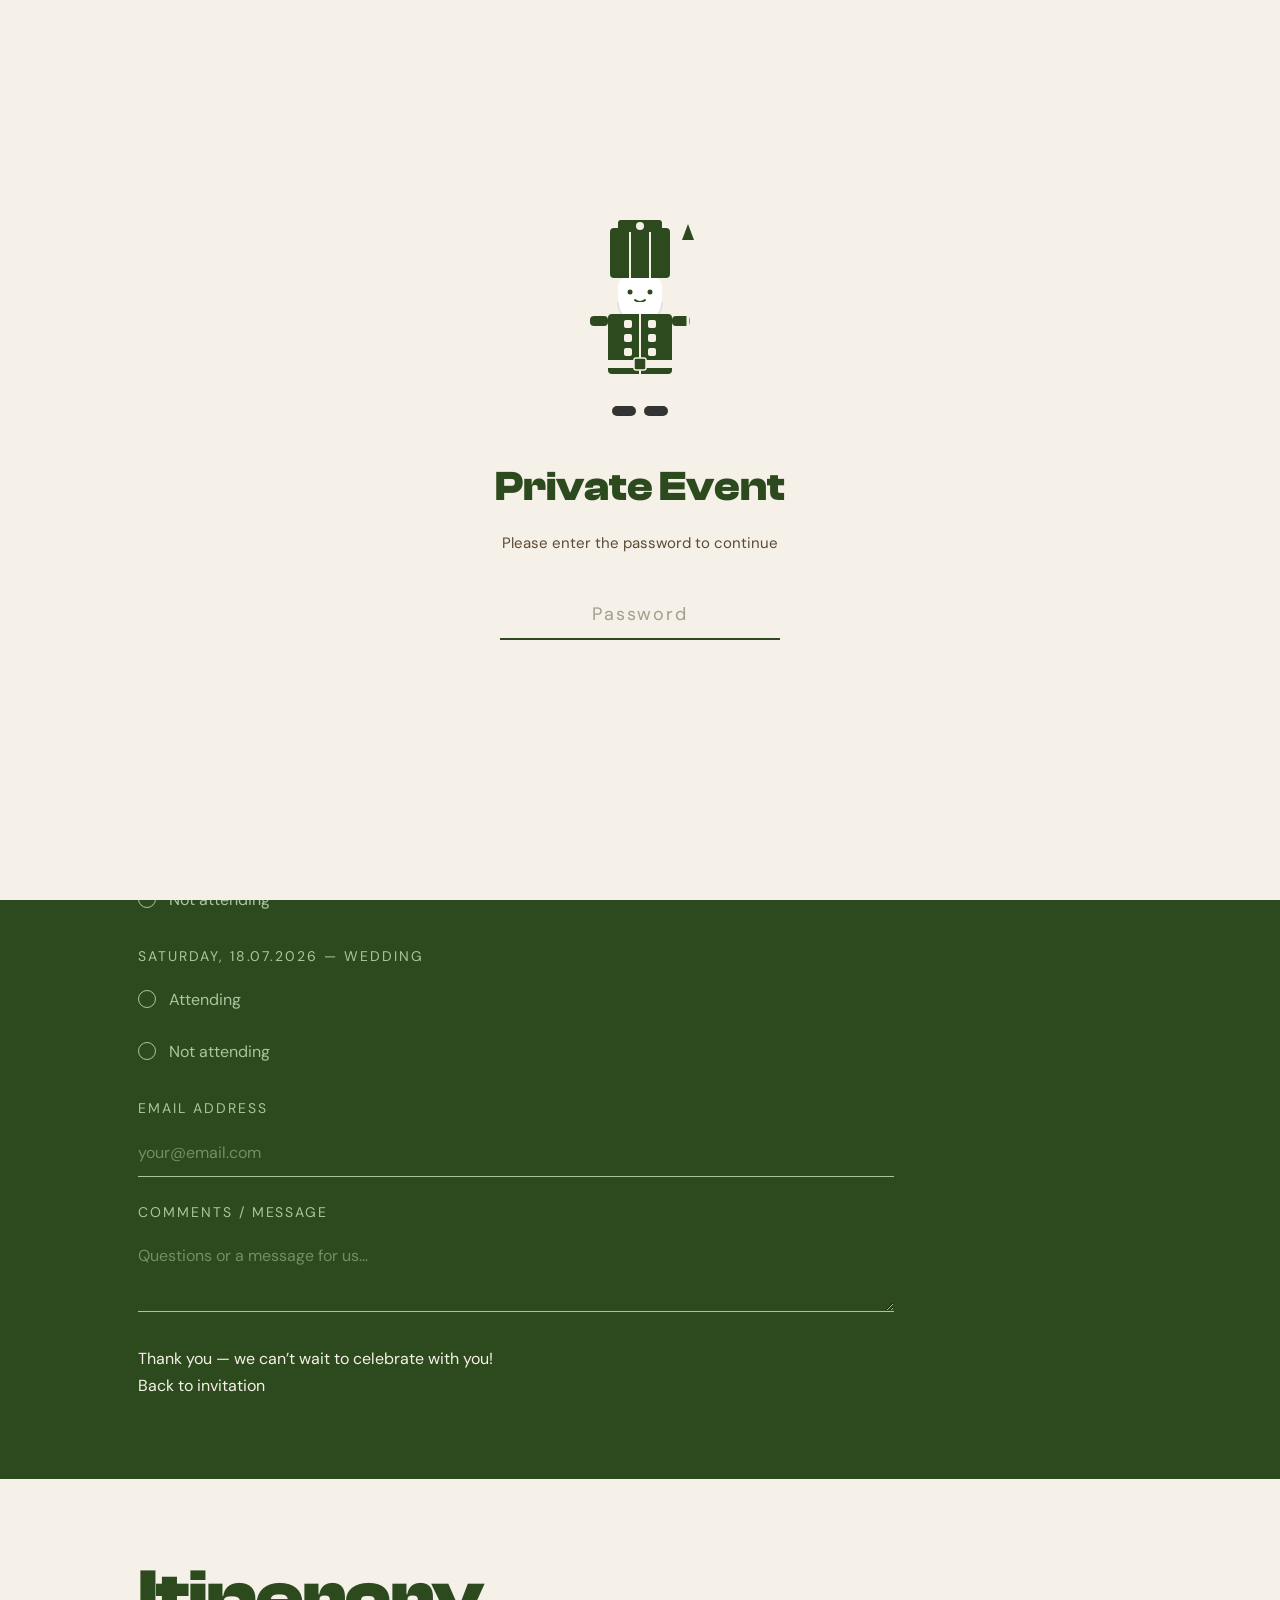
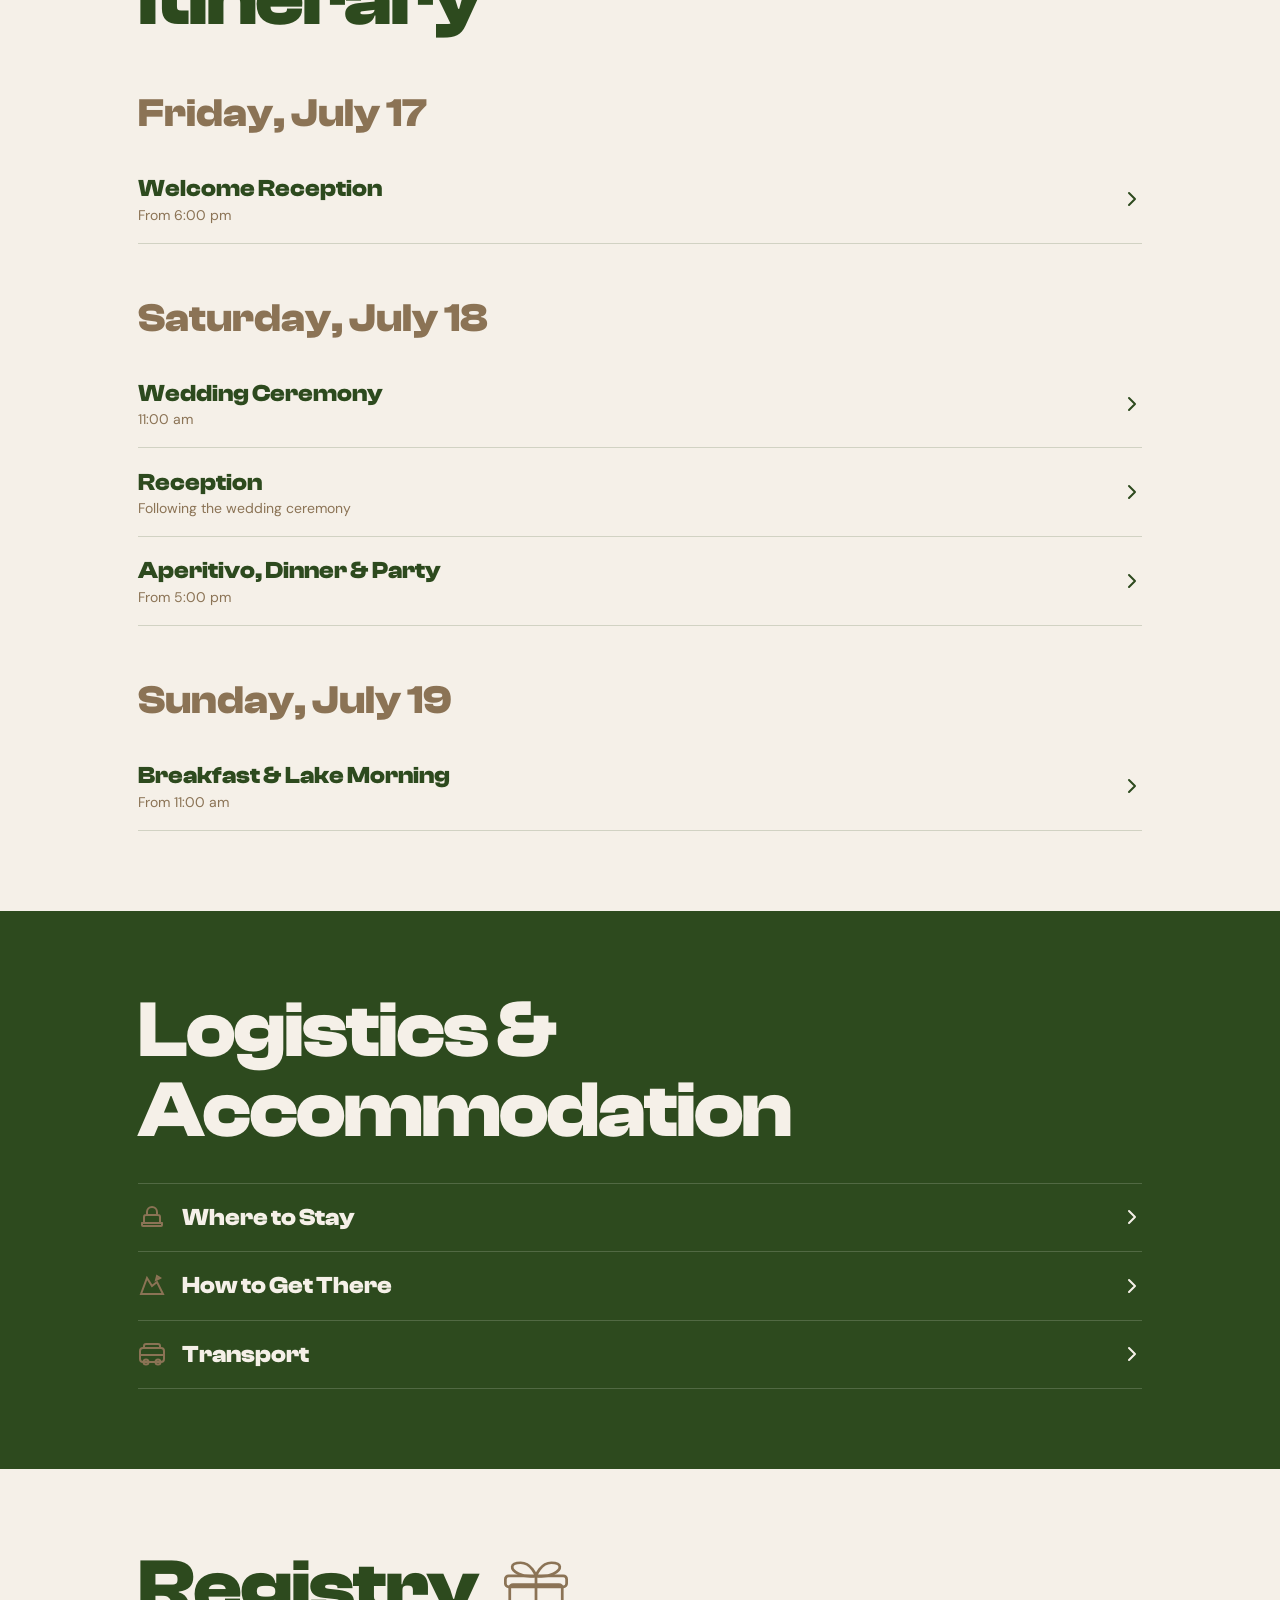
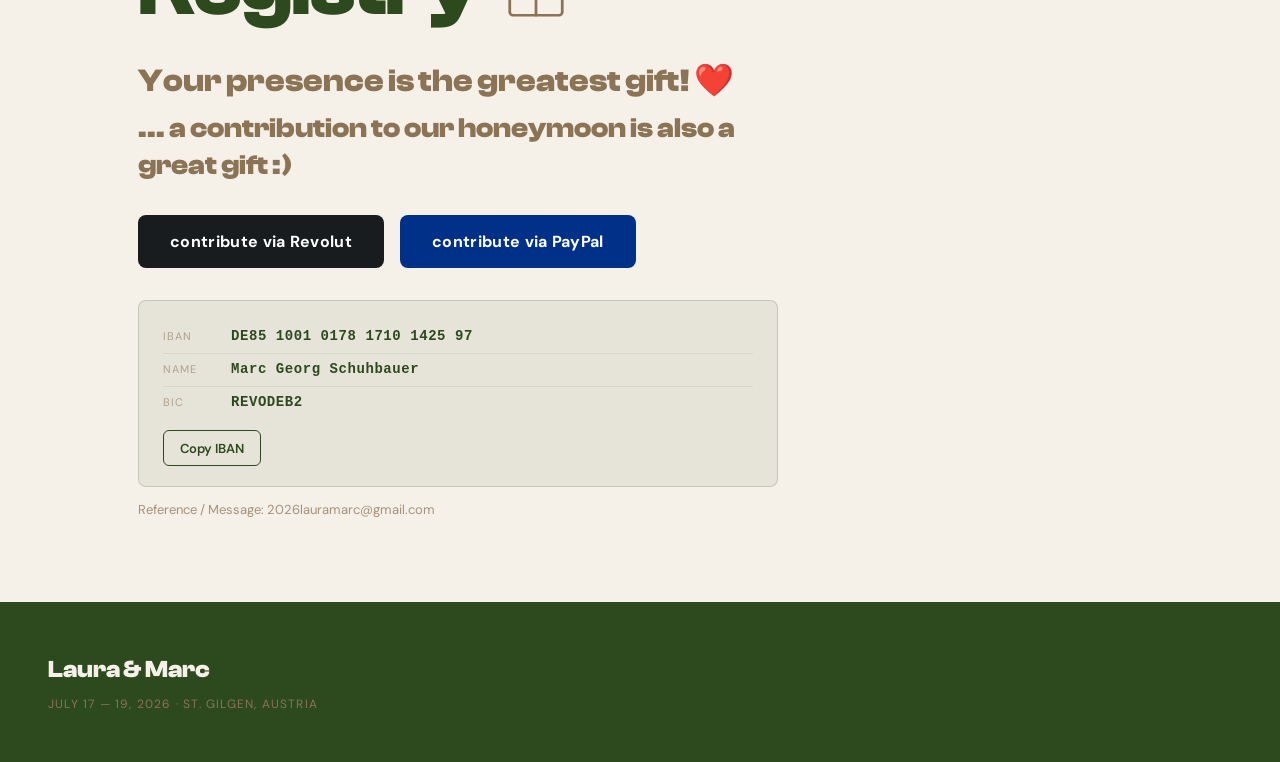
==== index.html @ 093990f7 "fix: success overlay always centered — scroll to top + body lock + explicit positioning Co-Authored-" ====
<!DOCTYPE html>
<html lang="en">
<head>
<meta charset="UTF-8">
<meta name="viewport" content="width=device-width, initial-scale=1.0">
<title>Laura &amp; Marc — July 2026</title>
<script src="color-config.js"></script>
<link rel="preconnect" href="https://fonts.googleapis.com">
<link rel="preconnect" href="https://fonts.gstatic.com" crossorigin>
<link href="https://fonts.googleapis.com/css2?family=DM+Sans:ital,wght@0,300;0,400;1,300;1,400&display=swap" rel="stylesheet">
<style>
@font-face {
  font-family: 'ClashDisplay';
  src: url('ClashDisplay_Complete/Fonts/WEB/fonts/ClashDisplay-Bold.woff2') format('woff2'),
       url('ClashDisplay_Complete/Fonts/WEB/fonts/ClashDisplay-Bold.woff') format('woff');
  font-weight: 700; font-display: swap;
}
@font-face {
  font-family: 'ClashDisplay';
  src: url('ClashDisplay_Complete/Fonts/WEB/fonts/ClashDisplay-Semibold.woff2') format('woff2'),
       url('ClashDisplay_Complete/Fonts/WEB/fonts/ClashDisplay-Semibold.woff') format('woff');
  font-weight: 600; font-display: swap;
}

*, *::before, *::after { margin: 0; padding: 0; box-sizing: border-box; }

:root {
  --display: 'ClashDisplay', sans-serif;
  --body: 'DM Sans', sans-serif;
  --nav-bg: #F5F0E8;
  --nav-text: #2D4A1E;
  --accent: #8B7355;
}

/* ===== SECTION SYSTEM ===== */
.section-hero      { --sec-bg:#F5F0E8; --sec-title:#2D4A1E; --sec-text:#5C4A32; --sec-border:rgba(45,74,30,0.15); }
.section-rsvp      { --sec-bg:#2D4A1E; --sec-title:#F5F0E8; --sec-text:#F5F0E8; --sec-input:#A8C5A0; --sec-border:rgba(245,240,232,0.2); }
.section-itinerary { --sec-bg:#F5F0E8; --sec-title:#2D4A1E; --sec-text:#5C4A32; --sec-border:rgba(45,74,30,0.15); }
.section-logistics { --sec-bg:#2D4A1E; --sec-title:#F5F0E8; --sec-text:#D9E8D2; --sec-border:rgba(245,240,232,0.2); }
.section-registry  { --sec-bg:#F5F0E8; --sec-title:#2D4A1E; --sec-text:#5C4A32; --sec-border:rgba(45,74,30,0.15); }

section { background: var(--sec-bg, #F5F0E8); color: var(--sec-text, #5C4A32); }

.section-inner {
  max-width: 1100px;
  margin: 0 auto;
  padding: 80px 48px;
}

/* Heart cursor — green on light sections */
html, body, a, button, label, input, textarea, select {
  cursor: url("data:image/svg+xml,%3Csvg xmlns='http://www.w3.org/2000/svg' width='24' height='24' viewBox='0 0 24 24'%3E%3Cpath d='M12 21C12 21 3 13.5 3 8.5C3 5.5 5.5 3 8 3C9.5 3 11 4 12 5.5C13 4 14.5 3 16 3C18.5 3 21 5.5 21 8.5C21 13.5 12 21 12 21Z' fill='%232D4A1E' stroke='%231a2e12' stroke-width='1' stroke-linecap='round' stroke-linejoin='round' transform='rotate(-8 12 12)'/%3E%3C/svg%3E") 12 12, auto;
}
/* Heart cursor — cream on dark (green) sections */
body.cursor-light, body.cursor-light * {
  cursor: url("data:image/svg+xml,%3Csvg xmlns='http://www.w3.org/2000/svg' width='24' height='24' viewBox='0 0 24 24'%3E%3Cpath d='M12 21C12 21 3 13.5 3 8.5C3 5.5 5.5 3 8 3C9.5 3 11 4 12 5.5C13 4 14.5 3 16 3C18.5 3 21 5.5 21 8.5C21 13.5 12 21 12 21Z' fill='%23F5F0E8' stroke='%232D4A1E' stroke-width='1' stroke-linecap='round' stroke-linejoin='round' transform='rotate(-8 12 12)'/%3E%3C/svg%3E") 12 12, auto !important;
}

html { scroll-behavior: smooth; scroll-padding-top: 70px; }

body {
  font-family: var(--body);
  background: #F5F0E8;
  font-size: 16px;
  line-height: 1.7;
  font-weight: 400;
  -webkit-font-smoothing: antialiased;
}

/* ===== NAV ===== */
nav {
  position: fixed;
  top: 0; left: 0; right: 0;
  z-index: 100;
  padding: 1.2rem 3rem;
  background: transparent;
  transition: background 0.3s;
}
nav.scrolled {
  background: rgba(245,240,232,0.96);
  backdrop-filter: blur(12px);
  -webkit-backdrop-filter: blur(12px);
}
.nav-inner {
  display: flex;
  align-items: center;
  justify-content: flex-end;
  gap: 2rem;
}
.nav-links { display: flex; gap: 2rem; list-style: none; align-items: center; }

.nav-link {
  font-family: var(--display);
  font-weight: 700;
  font-size: 15px;
  letter-spacing: 0.06em;
  text-transform: uppercase;
  color: var(--nav-text, #2D4A1E);
  cursor: pointer;
  text-decoration: none;
  position: relative;
  padding-bottom: 4px;
  white-space: nowrap;
}
.nav-link:hover { opacity: 0.65; }
.nav-link.active::after {
  content: '';
  position: absolute;
  bottom: 0; left: 50%; transform: translateX(-50%);
  width: 5px; height: 5px;
  background: var(--nav-text, #2D4A1E);
  border-radius: 50%;
}
.nav-game-link { display: flex !important; align-items: center; padding-bottom: 0 !important; transition: transform 0.2s; }
.nav-game-link:hover { transform: scale(1.15); opacity: 1; }

/* Lang toggle */
.lang-toggle { display: flex; align-items: center; gap: 3px; }
.lang-btn {
  font-family: var(--display);
  font-size: 12px; font-weight: 700;
  letter-spacing: 0.08em;
  padding: 3px 9px;
  border-radius: 20px;
  border: 1.5px solid var(--nav-text, #2D4A1E);
  background: transparent;
  color: var(--nav-text, #2D4A1E);
  cursor: pointer;
  transition: background 0.2s, color 0.2s, border-color 0.2s;
  min-height: 28px;
}
.lang-btn.active { background: var(--accent,#8B7355); border-color: var(--accent,#8B7355); color: #F5F0E8; }

/* Hamburger */
.nav-toggle { display: none; background: none; border: none; cursor: pointer; padding: 0.4rem; }
.nav-toggle span { display: block; width: 22px; height: 2px; background: var(--nav-text,#2D4A1E); margin: 5px 0; transition: background 0.2s; }

/* ===== GAME OVERLAY ===== */
.game-overlay { display: none; position: fixed; top:0;left:0;right:0;bottom:0; z-index:99; background:rgba(0,0,0,0.5); }
.game-overlay.active { display: block; }
.game-container { position:fixed; top:60px;left:0;right:0;bottom:0; z-index:99; display:none; }
.game-container.active { display: block; }
.game-container iframe { width:100%; height:100%; border:none; }
.game-close { position:fixed; top:70px;right:20px; z-index:101; background:#2D4A1E; color:#F5F0E8; border:none; width:36px;height:36px; border-radius:50%; font-size:20px; font-weight:700; cursor:pointer; display:none; align-items:center; justify-content:center; font-family:var(--body); transition:opacity 0.2s; }
.game-close:hover { opacity: 0.8; }
.game-close.active { display: flex; }

/* ===== PASSWORD SCREEN ===== */
.pw-screen { position:fixed; top:0;left:0;right:0;bottom:0; z-index:9999; background:#F5F0E8; display:flex; flex-direction:column; align-items:center; justify-content:center; text-align:center; padding:2rem; }
.pw-screen.hidden { display: none; }
.pw-beefeater { width:120px; height:auto; margin-bottom:2rem; }
.pw-title { font-family:var(--display); font-weight:700; font-size:clamp(28px,5vw,42px); color:#2D4A1E; margin-bottom:0.5rem; }
.pw-sub { font-family:var(--body); font-size:15px; color:#5C4A32; margin-bottom:2rem; }
.pw-input { width:280px; max-width:90vw; padding:0.8rem 1rem; border:none; border-bottom:2px solid #8B7355; background:transparent; font-family:var(--body); font-size:18px; color:#2D4A1E; text-align:center; outline:none; letter-spacing:0.1em; }
.pw-input:focus { border-color: #2D4A1E; }
.pw-input::placeholder { color: rgba(92,74,50,0.5); }
.pw-error { color:#2D4A1E; font-size:14px; margin-top:1rem; visibility:hidden; }
.pw-error.show { visibility: visible; }

/* ===== HERO ===== */
.hero-inner { display:flex; align-items:flex-start; justify-content:space-between; gap:2rem; }
.hero-text { flex: 1; }
.hero-title { font-family:var(--display); font-weight:700; font-size:clamp(52px,12vw,140px); color:var(--sec-title); line-height:0.95; letter-spacing:-2px; }
.hero-sub { margin-top:1rem; font-family:var(--display); font-size:clamp(16px,2.5vw,24px); font-weight:400; color:var(--sec-text); }
.hero-photo { flex-shrink:0; margin-top:30px; }
.hero-photo img { width:clamp(170px,22vw,300px); height:auto; max-height:300px; border-radius:100px 100px 24px 24px; object-fit:cover; object-position:top; filter:drop-shadow(0 8px 30px rgba(0,0,0,0.2)); }

/* ===== SECTION HEADINGS ===== */
.section-heading { font-family:var(--display); font-weight:700; font-size:clamp(42px,8vw,80px); color:var(--sec-title); line-height:1; letter-spacing:-2px; margin-bottom:2rem; }

/* ===== LINK STYLES — globally clickable ===== */
/* Body links always underlined */
a { cursor: pointer; }
/* Standalone links (hotel, itinerary, logistics) */
.standalone-link {
  color: var(--sec-text);
  text-decoration: underline;
  text-decoration-thickness: 1px;
  text-underline-offset: 3px;
  transition: color 0.2s, opacity 0.2s;
  cursor: pointer;
}
.standalone-link:hover { color: var(--sec-title); opacity: 0.85; }
/* Arrow links */
.arrow-link {
  color: var(--sec-text);
  text-decoration: underline;
  text-decoration-thickness: 1px;
  text-underline-offset: 3px;
  cursor: pointer;
  transition: color 0.2s;
}
.arrow-link::after { content: ' →'; }
.arrow-link:hover { color: var(--sec-title); }

/* ===== FLOWER BLOB (sticker CTA) ===== */
.flower-blob {
  position: relative;
  width: 200px; height: 200px;
  display: inline-block;
  cursor: pointer;
  transition: transform 0.3s;
}
.flower-blob:hover { transform: scale(1.08) rotate(-4deg) translateY(-6px); }
.flower-blob svg { width:100%; height:100%; }
.flower-blob svg .blob-path { fill: var(--accent, #8B7355); }
.flower-blob svg .blob-text {
  font-family:var(--body); font-size:18px; font-weight:700;
  letter-spacing:0.1em; text-transform:uppercase; fill:#F5F0E8;
  text-anchor:middle; dominant-baseline:middle;
}
button.flower-blob { background:none; border:none; padding:0; }
button.flower-blob:disabled { opacity:0.4; cursor:not-allowed; transform:none; }

/* ===== BACK TO TOP (blob style) ===== */
.back-to-top {
  position: fixed;
  bottom: 24px; right: 24px;
  z-index: 200;
  width: 80px; height: 80px;
  opacity: 0; pointer-events: none;
  transition: opacity 0.3s, transform 0.2s;
  border: none; background: none; padding: 0;
  cursor: pointer;
  display: block;
}
.back-to-top.visible { opacity: 1; pointer-events: auto; }
.back-to-top:hover { transform: scale(1.05) rotate(-3deg) translateY(-6px); }
.back-to-top svg { width:100%; height:100%; }
.back-to-top .btt-path { fill: var(--accent, #8B7355); }
.back-to-top .btt-text { font-family:var(--body); font-size:28px; font-weight:700; fill: #F5F0E8; text-anchor:middle; dominant-baseline:middle; }

/* ===== RSVP FORM ===== */
.rsvp-row { display:flex; align-items:flex-start; gap:3rem; }
.rsvp-form-col { flex:1; }
.rsvp-blob-col { flex-shrink:0; display:flex; align-items:center; padding-top:2rem; position:sticky; top:100px; align-self:flex-start; }

.form-group { margin-bottom: 1.5rem; }
.form-label { display:block; font-family:var(--body); font-size:14px; font-weight:400; letter-spacing:0.14em; text-transform:uppercase; color:var(--sec-input, var(--sec-text)); margin-bottom:0.5rem; }
.form-input { width:100%; padding:0.8rem 0; border:none; border-bottom:1px solid var(--sec-input,var(--sec-text)); background:transparent; font-family:var(--body); font-size:16px; font-weight:400; color:var(--sec-input,var(--sec-text)); outline:none; transition:border-color 0.25s; -webkit-appearance:none; }
.form-input:focus { border-color: var(--sec-title); }
.form-input::placeholder { color:var(--sec-input,var(--sec-text)); opacity:0.55; }
textarea.form-input { resize:vertical; min-height:80px; border:none; border-bottom:1px solid var(--sec-input,var(--sec-text)); }

.radio-group { display:flex; flex-direction:column; gap:0.5rem; margin-top:0.3rem; }
.radio-option { display:flex; align-items:center; gap:0.8rem; cursor:pointer; padding:0.4rem 0; font-family:var(--body); font-size:16px; font-weight:400; color:var(--sec-input,var(--sec-text)); transition:color 0.2s; min-height:44px; }
.radio-option:hover { color: var(--sec-title); }
.radio-option input[type="radio"] { -webkit-appearance:none; appearance:none; width:18px; height:18px; border:1.5px solid var(--sec-input,var(--sec-text)); border-radius:50%; cursor:pointer; position:relative; flex-shrink:0; }
.radio-option input[type="radio"]:checked { border-color: var(--sec-title); }
.radio-option input[type="radio"]:checked::after { content:''; position:absolute; top:50%;left:50%;transform:translate(-50%,-50%); width:9px;height:9px; background:var(--sec-title); border-radius:50%; }
.radio-option.selected { color: var(--sec-title); }

.conditional-group { display:none; animation:fadeUp 0.3s ease; }
.conditional-group.visible { display: block; }
.dietary-input { margin-top:0.5rem; padding-left:1.8rem; display:none; animation:fadeUp 0.3s ease; }
.dietary-input.visible { display: block; }

@keyframes fadeUp { from { opacity:0; transform:translateY(8px); } to { opacity:1; transform:translateY(0); } }

.error-msg { color:var(--sec-title); font-size:14px; font-weight:400; margin-top:1rem; display:none; }

/* ===== SUCCESS OVERLAY (full-screen) ===== */
#successOverlay {
  position: fixed;
  top: 0; left: 0; right: 0; bottom: 0;
  z-index: 998; /* below confetti canvas (9999) */
  background: #2D4A1E;
  display: none;
  flex-direction: column;
  align-items: center;
  justify-content: center;
  text-align: center;
  padding: 2rem;
  overflow-y: auto;
  animation: fadeIn 0.45s ease;
}
#successOverlay.visible { display: flex; }
@keyframes fadeIn { from { opacity:0; } to { opacity:1; } }
.success-overlay-title {
  font-family: var(--display);
  font-weight: 700;
  font-size: clamp(42px, 9vw, 100px);
  color: #F5F0E8;
  line-height: 1.05;
  letter-spacing: -2px;
  margin-bottom: 2.5rem;
}
.success-overlay-back {
  font-family: var(--body);
  font-size: 15px;
  color: #8B7355;
  text-decoration: underline;
  text-underline-offset: 4px;
  text-decoration-thickness: 1px;
  cursor: pointer;
  background: none;
  border: none;
  padding: 0;
  transition: color 0.2s;
}
.success-overlay-back:hover { color: #F5F0E8; }

/* ===== ITINERARY ===== */
.itin-day-label { font-family:var(--display); font-weight:700; font-size:clamp(28px,4vw,40px); color:var(--sec-text); margin:2.5rem 0 0.5rem; }
.itin-day-label:first-child { margin-top: 0; }
.itin-accordion { border-bottom:1px solid var(--sec-border); }
.itin-accordion:first-of-type { border-top:1px solid var(--sec-border); }
.itin-trigger { display:flex; align-items:center; justify-content:space-between; width:100%; background:none; border:none; padding:1.2rem 0; cursor:pointer; text-align:left; min-height:56px; }
.itin-trigger-left { display:flex; flex-direction:column; gap:0.15rem; }
.itin-trigger-title { font-family:var(--display); font-weight:700; font-size:clamp(18px,3vw,24px); color:var(--sec-title); }
.itin-trigger-time { font-family:var(--body); font-size:14px; font-weight:400; color:var(--sec-text); }
.itin-arrow { width:20px; height:20px; flex-shrink:0; color:var(--sec-title); transition:transform 0.3s; }
.itin-accordion.open .itin-arrow { transform: rotate(90deg); }
.itin-body { display:none; padding:0 0 1.5rem 0; animation:fadeUp 0.3s ease; }
.itin-accordion.open .itin-body { display: block; }
.itin-body-content { display:flex; align-items:flex-start; gap:1.5rem; }
.itin-icon { width:80px; height:80px; flex-shrink:0; }
.itin-icon svg, .itin-icon img { width:100%; height:100%; }
.itin-details { flex:1; }
.itin-detail-text { font-family:var(--body); font-size:15px; font-weight:400; color:var(--sec-text); line-height:1.6; }
.itin-detail-text a { color:var(--sec-text); text-decoration:underline; text-underline-offset:3px; text-decoration-thickness:1px; cursor:pointer; transition:color 0.2s; }
.itin-detail-text a:hover { color: var(--sec-title); }
.itin-dress { font-family:var(--body); font-size:13px; font-weight:400; font-style:italic; color:var(--sec-text); margin-top:0.4rem; opacity:0.85; }

/* ===== LOGISTICS ===== */
.log-accordion { border-bottom:1px solid var(--sec-border); }
.log-accordion:first-of-type { border-top:1px solid var(--sec-border); }
.log-trigger { display:flex; align-items:center; justify-content:space-between; width:100%; background:none; border:none; padding:1.2rem 0; cursor:pointer; font-family:var(--display); font-weight:700; font-size:clamp(18px,3vw,24px); color:var(--sec-text); text-align:left; min-height:56px; }
.log-trigger-left { display:flex; align-items:center; gap:1rem; }
.log-trigger-left svg { width:28px; height:28px; flex-shrink:0; color:var(--accent, #8B7355); }
.log-arrow { width:20px; height:20px; flex-shrink:0; color:var(--sec-title); transition:transform 0.3s; }
.log-accordion.open .log-arrow { transform: rotate(90deg); }
.log-body { display:none; padding:0 0 1.5rem 2.8rem; animation:fadeUp 0.3s ease; }
.log-accordion.open .log-body { display: block; }
.log-text { font-family:var(--body); font-size:15px; font-weight:400; color:var(--sec-text); line-height:1.8; margin-bottom:0.8rem; }
.hotel-list { margin-top:0.5rem; }
.hotel-entry { padding:0.5rem 0; }
.hotel-entry a { font-family:var(--body); font-size:15px; font-weight:400; color:var(--sec-text); text-decoration:underline; text-underline-offset:3px; text-decoration-thickness:1px; cursor:pointer; transition:color 0.2s; }
.hotel-entry a:hover { color: var(--sec-title); }
.hotel-entry .hotel-addr { font-size:13px; font-weight:400; color:var(--sec-text); opacity:0.75; margin-top:0.2rem; }

/* ===== REGISTRY ===== */
.registry-area { max-width: 640px; }
.registry-lead { font-family:var(--display); font-weight:700; font-size:clamp(22px,3.5vw,32px); color:var(--accent, #8B7355); line-height:1.25; margin-bottom:0.6rem; }
.registry-secondary { font-family:var(--display); font-weight:700; font-size:clamp(20px,3vw,28px); color:var(--accent, #8B7355); line-height:1.3; margin-bottom:2rem; }
.registry-note { font-family:var(--body); font-size:16px; font-weight:400; color:var(--sec-text); line-height:1.7; margin-bottom:2rem; }

/* Payment buttons */
.payment-buttons { display:flex; flex-wrap:wrap; gap:1rem; margin:1.5rem 0 2rem; }
.payment-btn {
  display: inline-flex;
  align-items: center; justify-content: center;
  min-height: 52px;
  padding: 0.8rem 2rem;
  border-radius: 8px;
  font-family: var(--body);
  font-size: 16px; font-weight: 700;
  color: #fff;
  text-decoration: none;
  cursor: pointer;
  transition: transform 0.15s, opacity 0.15s, box-shadow 0.15s;
  letter-spacing: 0.02em;
  border: none;
}
.payment-btn:hover { transform: scale(1.03); box-shadow: 0 4px 16px rgba(0,0,0,0.18); }
.payment-btn:active { transform: scale(0.98); }
.revolut-btn { background: #191C1F; }
.paypal-btn { background: #003087; }

/* IBAN box */
.iban-box {
  background: rgba(45,74,30,0.07);
  border: 1.5px solid rgba(45,74,30,0.18);
  border-radius: 8px;
  padding: 1.25rem 1.5rem;
  margin-bottom: 0.75rem;
  font-family: 'Courier New', 'Courier', monospace;
}
.iban-row { display:flex; gap:1rem; padding:0.25rem 0; align-items:baseline; }
.iban-row + .iban-row { border-top: 1px solid rgba(45,74,30,0.08); }
.iban-lbl { font-size:11px; letter-spacing:0.1em; text-transform:uppercase; color:var(--sec-text); opacity:0.6; min-width:52px; font-family:var(--body); flex-shrink:0; }
.iban-val { font-size:14px; color:var(--sec-title); font-weight:600; letter-spacing:0.04em; word-break:break-all; }
.copy-btn {
  display: inline-flex; align-items: center;
  margin-top: 0.75rem;
  background: transparent;
  border: 1.5px solid var(--sec-title);
  color: var(--sec-title);
  font-family: var(--body); font-size: 13px; font-weight: 600;
  padding: 8px 16px; border-radius: 6px;
  cursor: pointer; min-height: 36px;
  transition: background 0.2s, color 0.2s;
}
.copy-btn:hover { background:var(--sec-title); color:var(--sec-bg); }
.registry-ref { font-family:var(--body); font-size:13px; color:var(--sec-text); opacity:0.75; margin-top:0.5rem; }

/* ===== FOOTER ===== */
footer { padding:3rem 48px; border-top:none; background:#2D4A1E; }
.footer-names { font-family:var(--display); font-weight:700; font-size:24px; color:#F5F0E8; margin-bottom:0.2rem; }
.footer-sub { font-family:var(--body); font-size:12px; font-weight:400; letter-spacing:0.1em; text-transform:uppercase; color:#8B7355; opacity:1; }

/* ===== MOBILE ===== */
@media (max-width: 640px) {
  /* Nav */
  nav { padding: 0.9rem 1.2rem; }
  .nav-toggle { display: block; }
  .nav-links {
    display: none;
    flex-direction: column;
    position: absolute; top: 100%; left: 0; right: 0;
    background: #F5F0E8;
    padding: 1.2rem 1.5rem;
    gap: 0.8rem;
    box-shadow: 0 8px 24px rgba(0,0,0,0.08);
  }
  .nav-links.open { display: flex; }
  .nav-link { font-size: 16px; padding: 0.3rem 0; }
  .lang-toggle { padding: 0.3rem 0; }
  .lang-btn { min-height: 36px; font-size: 14px; padding: 6px 14px; }

  /* Sections */
  .section-inner { padding: 48px 20px; }

  /* Hero */
  .hero-inner { flex-direction: column; gap: 1.5rem; }
  .hero-text { text-align: left; }
  .hero-photo { margin-top: 0; align-self: flex-start; }
  .hero-photo img { width: clamp(130px, 38vw, 180px); max-height: 200px; }

  /* Section heading */
  .section-heading { font-size: clamp(36px, 10vw, 56px); margin-bottom: 1.5rem; }

  /* RSVP */
  .rsvp-row { flex-direction: column; gap: 1.5rem; }
  .rsvp-blob-col { position: static; padding-top: 0; align-self: flex-start; }
  .flower-blob { width: 160px; height: 160px; }

  /* Form */
  .form-input { font-size: 16px; } /* prevents iOS zoom */
  .radio-option { font-size: 15px; min-height: 48px; }

  /* Itinerary */
  .itin-body-content { flex-direction: column; gap: 0.75rem; }
  .itin-icon { width: 60px; height: 60px; }

  /* Logistics */
  .log-body { padding-left: 0; }

  /* Registry */
  .payment-buttons { flex-direction: column; }
  .payment-btn { width: 100%; }
  .iban-box { padding: 1rem; }
  .iban-row { flex-direction: column; gap: 0.15rem; }
  .iban-val { font-size: 13px; }

  /* Footer */
  footer { padding: 2.5rem 20px; }

  /* Back to top */
  .back-to-top { width: 64px; height: 64px; bottom: 16px; right: 16px; }
}

@media (max-width: 430px) {
  .hero-title { font-size: clamp(44px, 13vw, 80px); }
  .section-inner { padding: 40px 16px; }
}
</style>
</head>
<body>

<!-- Password Screen -->
<div class="pw-screen" id="pwScreen">
  <svg class="pw-beefeater" viewBox="0 0 120 200" fill="none">
    <rect x="30" y="8" width="60" height="50" rx="4" fill="#2D4A1E"/>
    <rect x="38" y="0" width="44" height="12" rx="3" fill="#2D4A1E"/>
    <line x1="50" y1="12" x2="50" y2="58" stroke="#F5F0E8" stroke-width="2"/>
    <line x1="70" y1="12" x2="70" y2="58" stroke="#F5F0E8" stroke-width="2"/>
    <circle cx="60" cy="6" r="4" fill="#F5F0E8"/>
    <rect x="38" y="58" width="44" height="36" rx="8" fill="#ffffff"/>
    <circle cx="50" cy="72" r="2.5" fill="#2D4A1E"/>
    <circle cx="70" cy="72" r="2.5" fill="#2D4A1E"/>
    <path d="M55 80 Q60 84 65 80" stroke="#2D4A1E" stroke-width="2" fill="none" stroke-linecap="round"/>
    <path d="M38 82 Q38 100 60 102 Q82 100 82 82" fill="#fff" stroke="#ddd" stroke-width="1.5"/>
    <rect x="28" y="94" width="64" height="60" rx="4" fill="#2D4A1E"/>
    <line x1="60" y1="94" x2="60" y2="154" stroke="#F5F0E8" stroke-width="2"/>
    <rect x="44" y="100" width="8" height="8" rx="2" fill="#F5F0E8"/>
    <rect x="68" y="100" width="8" height="8" rx="2" fill="#F5F0E8"/>
    <rect x="44" y="114" width="8" height="8" rx="2" fill="#F5F0E8"/>
    <rect x="68" y="114" width="8" height="8" rx="2" fill="#F5F0E8"/>
    <rect x="44" y="128" width="8" height="8" rx="2" fill="#F5F0E8"/>
    <rect x="68" y="128" width="8" height="8" rx="2" fill="#F5F0E8"/>
    <rect x="28" y="140" width="64" height="8" fill="#F5F0E8"/>
    <rect x="54" y="138" width="12" height="12" rx="2" fill="#2D4A1E" stroke="#F5F0E8" stroke-width="1.5"/>
    <rect x="34" y="154" width="20" height="36" rx="3" fill="#F5F0E8"/>
    <rect x="66" y="154" width="20" height="36" rx="3" fill="#F5F0E8"/>
    <rect x="32" y="186" width="24" height="10" rx="5" fill="#333"/>
    <rect x="64" y="186" width="24" height="10" rx="5" fill="#333"/>
    <rect x="10" y="96" width="18" height="10" rx="4" fill="#2D4A1E"/>
    <rect x="92" y="96" width="18" height="10" rx="4" fill="#2D4A1E"/>
    <line x1="108" y1="20" x2="108" y2="180" stroke="#F5F0E8" stroke-width="3"/>
    <path d="M102 20 L108 4 L114 20 Z" fill="#2D4A1E"/>
  </svg>
  <div class="pw-title" data-i18n="pw.title">Private Event</div>
  <div class="pw-sub" data-i18n="pw.sub">Please enter the password to continue</div>
  <input type="password" class="pw-input" id="pwInput" placeholder="Password" onkeydown="if(event.key==='Enter')checkPw()" autofocus>
  <div class="pw-error" id="pwError" data-i18n="pw.error">Incorrect password. Try again.</div>
</div>

<!-- Nav -->
<nav id="mainNav">
  <div class="nav-inner">
    <button class="nav-toggle" id="navToggle" aria-label="Menu">
      <span></span><span></span><span></span>
    </button>
    <ul class="nav-links" id="navLinks">
      <li><a class="nav-link active" href="#sec-hero" data-section="sec-hero" data-i18n="nav.invitation">Invitation</a></li>
      <li><a class="nav-link" href="#sec-itinerary" data-section="sec-itinerary" data-i18n="nav.itinerary">Itinerary</a></li>
      <li><a class="nav-link" href="#sec-logistics" data-section="sec-logistics" data-i18n="nav.logistics">Logistics &amp; Accommodation</a></li>
      <li><a class="nav-link" href="#sec-registry" data-section="sec-registry" data-i18n="nav.registry">Registry</a></li>
      <li>
        <div class="lang-toggle">
          <button class="lang-btn active" id="btnEN" onclick="setLang('en')">EN</button>
          <button class="lang-btn" id="btnDE" onclick="setLang('de')">DE</button>
        </div>
      </li>
      <li><a class="nav-link nav-game-link" id="gameNavLink" onclick="toggleGame(); return false;" href="#" title="Play the game!" style="font-size:22px;line-height:1;padding-bottom:0;">&#127918;</a></li>
    </ul>
  </div>
</nav>

<!-- ============ HERO ============ -->
<section id="sec-hero" class="section-hero">
  <div class="section-inner">
    <div class="hero-inner">
      <div class="hero-text">
        <h1 class="hero-title">Laura &amp; Marc</h1>
        <p class="hero-sub" data-i18n="hero.sub">17 July &mdash; 19 July 2026 &middot; St. Gilgen, Austria</p>
      </div>
      <div class="hero-photo">
        <img src="photo_new_new.png" alt="Laura &amp; Marc">
      </div>
    </div>
  </div>
</section>

<!-- ============ RSVP ============ -->
<section id="sec-rsvp" class="section-rsvp">
  <div class="section-inner">
    <h2 class="section-heading" data-i18n="rsvp.heading">RSVP</h2>

    <form id="rsvpForm" onsubmit="submitRSVP(event)">
      <div class="rsvp-row">
        <div class="rsvp-form-col">

          <div class="form-group">
            <label class="form-label" data-i18n="rsvp.names">Name(s)</label>
            <input type="text" class="form-input" id="rsvpNames" data-i18n-placeholder="rsvp.names.placeholder" placeholder="First and last name(s)" required>
          </div>

          <div class="form-group">
            <label class="form-label" data-i18n="rsvp.friday">Friday, 17.07.2026 &mdash; Get Together</label>
            <div class="radio-group">
              <label class="radio-option" onclick="pickEvent('friday','attending')">
                <input type="radio" name="friday" value="attending">
                <span data-i18n="rsvp.attending">Attending</span>
              </label>
              <label class="radio-option" onclick="pickEvent('friday','not_attending')">
                <input type="radio" name="friday" value="not_attending">
                <span data-i18n="rsvp.not_attending">Not attending</span>
              </label>
            </div>
          </div>

          <div class="form-group">
            <label class="form-label" data-i18n="rsvp.saturday">Saturday, 18.07.2026 &mdash; Wedding</label>
            <div class="radio-group">
              <label class="radio-option" onclick="pickEvent('saturday','attending')">
                <input type="radio" name="saturday" value="attending">
                <span data-i18n="rsvp.attending">Attending</span>
              </label>
              <label class="radio-option" onclick="pickEvent('saturday','not_attending')">
                <input type="radio" name="saturday" value="not_attending">
                <span data-i18n="rsvp.not_attending">Not attending</span>
              </label>
            </div>
          </div>

          <div class="form-group">
            <label class="form-label" data-i18n="rsvp.email">Email Address <span style="text-transform:none;letter-spacing:0;opacity:0.7;" data-i18n="rsvp.email.optional">(optional)</span></label>
            <input type="email" class="form-input" id="rsvpEmail" data-i18n-placeholder="rsvp.email.placeholder" placeholder="your@email.com">
          </div>

          <div class="conditional-group" id="foodGroup">
            <div class="form-group">
              <label class="form-label" data-i18n="rsvp.food">Food Preference</label>
              <div class="radio-group">
                <label class="radio-option" onclick="pickFood(this,'meat')">
                  <input type="radio" name="food" value="meat">
                  <span data-i18n="rsvp.meat">Meat</span>
                </label>
                <label class="radio-option" onclick="pickFood(this,'vegetarian')">
                  <input type="radio" name="food" value="vegetarian">
                  <span data-i18n="rsvp.vegetarian">Vegetarian</span>
                </label>
                <label class="radio-option" onclick="pickFood(this,'dietary')">
                  <input type="radio" name="food" value="dietary">
                  <span data-i18n="rsvp.dietary">Dietary restrictions</span>
                </label>
              </div>
              <div class="dietary-input" id="dietaryInput">
                <input type="text" class="form-input" id="dietaryText" data-i18n-placeholder="rsvp.dietary.placeholder" placeholder="Please specify your dietary restrictions">
              </div>
            </div>
          </div>

          <div class="form-group">
            <label class="form-label" data-i18n="rsvp.comments">Comments / Message</label>
            <textarea class="form-input" id="rsvpMsg" data-i18n-placeholder="rsvp.comments.placeholder" placeholder="Questions or a message for us..."></textarea>
          </div>

          <div class="error-msg" id="errorMsg"></div>
        </div>

        <div class="rsvp-blob-col">
          <button type="submit" class="flower-blob" id="submitBtn" style="transform:rotate(3deg)">
            <svg viewBox="0 0 200 200">
              <path class="blob-path" d="M100,8 C108,8 115,22 118,30 C122,22 132,12 140,14 C148,16 152,28 148,38 C156,34 168,30 174,36 C180,42 178,56 172,64 C180,66 192,72 192,82 C192,92 180,98 172,98 C178,104 184,116 180,124 C176,132 164,134 156,128 C158,138 156,150 148,154 C140,158 130,150 124,142 C122,150 116,162 108,164 C100,166 92,158 88,148 C84,156 74,164 66,162 C58,160 52,148 54,138 C46,144 34,148 28,142 C22,136 24,124 30,116 C22,114 12,106 10,98 C8,90 16,80 24,76 C18,70 12,58 16,50 C20,42 32,38 40,42 C38,34 40,22 48,18 C56,14 66,22 72,30 C76,22 84,10 92,8 C96,7 100,8 100,8 Z"/>
              <text class="blob-text" x="100" y="108" data-i18n="rsvp.send">SEND</text>
            </svg>
          </button>
        </div>
      </div>
    </form>

    <div class="success-msg" id="successMsg">
      <div class="success-title" data-i18n="rsvp.success">Thank you &mdash;<br>we can&rsquo;t wait to celebrate with you!</div>
      <a class="back-link" onclick="backToInvitation()" data-i18n="rsvp.back">Back to invitation</a>
    </div>
  </div>
</section>

<!-- ============ ITINERARY ============ -->
<section id="sec-itinerary" class="section-itinerary">
  <div class="section-inner">
    <h2 class="section-heading" data-i18n="itin.heading">Itinerary</h2>

    <div class="itin-day-label" data-i18n="itin.friday">Friday, July 17</div>

    <div class="itin-accordion">
      <button class="itin-trigger" onclick="toggleItin(this)">
        <div class="itin-trigger-left">
          <span class="itin-trigger-title" data-i18n="itin.welcome">Welcome Reception</span>
          <span class="itin-trigger-time" data-i18n="itin.welcome.time">From 6:00 pm</span>
        </div>
        <svg class="itin-arrow" viewBox="0 0 20 20" fill="none"><path d="M7 4l6 6-6 6" stroke="currentColor" stroke-width="2" stroke-linecap="round" stroke-linejoin="round"/></svg>
      </button>
      <div class="itin-body">
        <div class="itin-body-content">
          <div class="itin-icon"><img src="01_get_together_bavarian_picasso.svg" alt=""></div>
          <div class="itin-details">
            <div class="itin-detail-text"><a href="https://billroth.at/" target="_blank" rel="noopener">Seehotel Billroth</a><br>Billrothstra&szlig;e 2, 5340 St. Gilgen</div>
            <div class="itin-dress" data-i18n="itin.welcome.dress">Dress code: Tracht</div>
          </div>
        </div>
      </div>
    </div>

    <div class="itin-day-label" data-i18n="itin.saturday">Saturday, July 18</div>

    <div class="itin-accordion">
      <button class="itin-trigger" onclick="toggleItin(this)">
        <div class="itin-trigger-left">
          <span class="itin-trigger-title" data-i18n="itin.ceremony">Wedding Ceremony</span>
          <span class="itin-trigger-time" data-i18n="itin.ceremony.time">11:00 am</span>
        </div>
        <svg class="itin-arrow" viewBox="0 0 20 20" fill="none"><path d="M7 4l6 6-6 6" stroke="currentColor" stroke-width="2" stroke-linecap="round" stroke-linejoin="round"/></svg>
      </button>
      <div class="itin-body">
        <div class="itin-body-content">
          <div class="itin-icon"><img src="02_ceremony_church.svg" alt=""></div>
          <div class="itin-details">
            <div class="itin-detail-text"><a href="https://www.google.com/maps/search/?api=1&query=Pfarrkirche+St.+Gilgen" target="_blank" rel="noopener">Parish Church St. Gilgen</a><br>Ischlerstra&szlig;e 1, 5340 St. Gilgen</div>
            <div class="itin-dress" data-i18n="itin.ceremony.dress">Dress code: Suit / Summer Formal</div>
          </div>
        </div>
      </div>
    </div>

    <div class="itin-accordion">
      <button class="itin-trigger" onclick="toggleItin(this)">
        <div class="itin-trigger-left">
          <span class="itin-trigger-title" data-i18n="itin.reception">Reception</span>
          <span class="itin-trigger-time" data-i18n="itin.reception.time">Following the wedding ceremony</span>
        </div>
        <svg class="itin-arrow" viewBox="0 0 20 20" fill="none"><path d="M7 4l6 6-6 6" stroke="currentColor" stroke-width="2" stroke-linecap="round" stroke-linejoin="round"/></svg>
      </button>
      <div class="itin-body">
        <div class="itin-body-content">
          <div class="itin-icon"><img src="03_reception_champagne_picasso.svg" alt=""></div>
          <div class="itin-details">
            <div class="itin-detail-text"><a href="https://billroth.at/" target="_blank" rel="noopener">Seehotel Billroth</a><br>Billrothstra&szlig;e 2, 5340 St. Gilgen</div>
            <div class="itin-dress" data-i18n="itin.reception.dress">Dress code: Suit / Summer Formal</div>
          </div>
        </div>
      </div>
    </div>

    <div class="itin-accordion">
      <button class="itin-trigger" onclick="toggleItin(this)">
        <div class="itin-trigger-left">
          <span class="itin-trigger-title" data-i18n="itin.dinner">Aperitivo, Dinner &amp; Party</span>
          <span class="itin-trigger-time" data-i18n="itin.dinner.time">From 5:00 pm</span>
        </div>
        <svg class="itin-arrow" viewBox="0 0 20 20" fill="none"><path d="M7 4l6 6-6 6" stroke="currentColor" stroke-width="2" stroke-linecap="round" stroke-linejoin="round"/></svg>
      </button>
      <div class="itin-body">
        <div class="itin-body-content">
          <div class="itin-icon"><img src="01_get_together_bavarian.svg" alt=""></div>
          <div class="itin-details">
            <div class="itin-detail-text"><a href="https://www.google.com/maps/search/?api=1&query=Ansitz+Wartenfels+Thalgau" target="_blank" rel="noopener">Ansitz Wartenfels</a><br>Vordereggstra&szlig;e 30, 5303 Thalgau</div>
            <div class="itin-dress" data-i18n="itin.dinner.dress">Dress code: Black Tie</div>
          </div>
        </div>
      </div>
    </div>

    <div class="itin-day-label" data-i18n="itin.sunday">Sunday, July 19</div>

    <div class="itin-accordion">
      <button class="itin-trigger" onclick="toggleItin(this)">
        <div class="itin-trigger-left">
          <span class="itin-trigger-title" data-i18n="itin.morning">Breakfast &amp; Lake Morning</span>
          <span class="itin-trigger-time" data-i18n="itin.morning.time">From 11:00 am</span>
        </div>
        <svg class="itin-arrow" viewBox="0 0 20 20" fill="none"><path d="M7 4l6 6-6 6" stroke="currentColor" stroke-width="2" stroke-linecap="round" stroke-linejoin="round"/></svg>
      </button>
      <div class="itin-body">
        <div class="itin-body-content">
          <div class="itin-details">
            <div class="itin-detail-text" data-i18n="itin.morning.desc">Join us for a breakfast at the hotel, easy morning and a dip into the lake.</div>
          </div>
        </div>
      </div>
    </div>
  </div>
</section>

<!-- ============ LOGISTICS ============ -->
<section id="sec-logistics" class="section-logistics">
  <div class="section-inner">
    <h2 class="section-heading" data-i18n="log.heading">Logistics &amp; Accommodation</h2>

    <!-- Where to Stay -->
    <div class="log-accordion">
      <button class="log-trigger" onclick="toggleAccordion(this)">
        <div class="log-trigger-left">
          <svg viewBox="0 0 28 28" fill="none" stroke="currentColor" stroke-width="2" stroke-linecap="round"><path d="M4 20h20M6 20v-6a2 2 0 012-2h12a2 2 0 012 2v6M9 12V9a5 5 0 0110 0v3"/><rect x="4" y="20" width="20" height="3" rx="1"/></svg>
          <span data-i18n="log.stay">Where to Stay</span>
        </div>
        <svg class="log-arrow" viewBox="0 0 20 20"><path d="M7 4l6 6-6 6" stroke="currentColor" stroke-width="2" fill="none" stroke-linecap="round" stroke-linejoin="round"/></svg>
      </button>
      <div class="log-body">
        <p class="log-text" data-i18n="log.stay.intro">We recommend the following hotels in St. Gilgen.</p>
        <div class="hotel-list">
          <div class="hotel-entry">
            <a href="https://billroth.at/" target="_blank" rel="noopener">Seehotel Billroth</a>
            <div class="hotel-addr">Billrothstra&szlig;e 2, 5340 St. Gilgen &middot; +43 6227 2217</div>
          </div>
          <div class="hotel-entry">
            <a href="https://gasthofzurpost.at/" target="_blank" rel="noopener">Hotel Gasthof zur Post</a>
            <div class="hotel-addr">Mozartpl. 8, 5340 St. Gilgen &middot; +43 6227 2157</div>
          </div>
          <div class="hotel-entry">
            <a href="https://www.hotel-kendler.at/" target="_blank" rel="noopener">Hotel Kendler St. Gilgen</a>
            <div class="hotel-addr">Kirchenpl. 3, 5340 St. Gilgen &middot; +43 6227 2223</div>
          </div>
          <div class="hotel-entry">
            <a href="https://hotelradetzky.at/" target="_blank" rel="noopener">Hotel Radetzky</a>
            <div class="hotel-addr">Radetzkystra&szlig;e 1, 5340 St. Gilgen</div>
          </div>
        </div>
        <p class="log-text" style="margin-top:1rem;font-style:italic;opacity:0.75;" data-i18n="log.stay.note">St. Gilgen is a small, beautiful and charming village by the lake. There are many more hotels and B&amp;Bs, and most are within walking distance of the wedding location and church.</p>
      </div>
    </div>

    <!-- How to Get There -->
    <div class="log-accordion">
      <button class="log-trigger" onclick="toggleAccordion(this)">
        <div class="log-trigger-left">
          <svg viewBox="0 0 28 28" fill="none" stroke="currentColor" stroke-width="2" stroke-linecap="round"><path d="M3 22l6-16 5 8 5-4 6 12H3z"/><path d="M22 6l-4 2 1-4 3 2z"/></svg>
          <span data-i18n="log.travel">How to Get There</span>
        </div>
        <svg class="log-arrow" viewBox="0 0 20 20"><path d="M7 4l6 6-6 6" stroke="currentColor" stroke-width="2" fill="none" stroke-linecap="round" stroke-linejoin="round"/></svg>
      </button>
      <div class="log-body">
        <p class="log-text" data-i18n="log.travel.desc">St. Gilgen can be reached by train or car from Vienna and Munich. There are also direct flights to Salzburg. From Salzburg, it is approximately 40 minutes by car.</p>
        <p class="log-text" style="margin-top:0.5rem;"><a href="https://www.google.com/maps/place/St.+Gilgen,+Austria" target="_blank" rel="noopener" class="arrow-link" data-i18n="log.maps">View St. Gilgen on Google Maps</a></p>
      </div>
    </div>

    <!-- Transport & Shuttle -->
    <div class="log-accordion">
      <button class="log-trigger" onclick="toggleAccordion(this)">
        <div class="log-trigger-left">
          <svg viewBox="0 0 28 28" fill="none" stroke="currentColor" stroke-width="2" stroke-linecap="round"><rect x="2" y="8" width="24" height="14" rx="3"/><circle cx="8" cy="22" r="2.5"/><circle cx="20" cy="22" r="2.5"/><path d="M2 15h24"/><path d="M6 8V6a2 2 0 012-2h12a2 2 0 012 2v2"/></svg>
          <span data-i18n="log.transport">Transport</span>
        </div>
        <svg class="log-arrow" viewBox="0 0 20 20"><path d="M7 4l6 6-6 6" stroke="currentColor" stroke-width="2" fill="none" stroke-linecap="round" stroke-linejoin="round"/></svg>
      </button>
      <div class="log-body">
        <p class="log-text" data-i18n="log.transport.depart">Shuttles depart from Seehotel Billroth at 5:00 pm on Saturday, July 18th.</p>
        <p class="log-text" data-i18n="log.transport.desc">We will provide a shuttle service to and from the evening venue on Saturday, July 18th. There will be regular shuttles from the evening location back to St. Gilgen throughout the night.</p>
      </div>
    </div>
  </div>
</section>

<!-- ============ REGISTRY ============ -->
<section id="sec-registry" class="section-registry">
  <div class="section-inner">
    <div style="display:flex;align-items:center;gap:1.5rem;margin-bottom:2rem;">
      <h2 class="section-heading" style="margin-bottom:0;" data-i18n="reg.heading">Registry</h2>
      <svg viewBox="0 0 64 64" width="70" height="70" fill="none" stroke="var(--accent, #8B7355)" stroke-width="2.5" stroke-linecap="round" stroke-linejoin="round" style="flex-shrink:0;">
        <rect x="8" y="28" width="48" height="28" rx="3"/>
        <rect x="4" y="20" width="56" height="10" rx="3"/>
        <line x1="32" y1="20" x2="32" y2="56"/>
        <path d="M32 20c0 0-4-12-14-12s-10 6-2 10 16 2 16 2"/>
        <path d="M32 20c0 0 4-12 14-12s10 6 2 10-16 2-16 2"/>
      </svg>
    </div>

    <div class="registry-area">
      <p class="registry-lead" data-i18n="reg.text1">Your presence is the greatest gift! &#10084;&#65039;</p>
      <p class="registry-secondary" data-i18n="reg.text2">... a contribution to our honeymoon is also a great gift :)</p>

      <!-- Payment buttons -->
      <div class="payment-buttons">
        <a href="https://revolut.me/marcgeorg" target="_blank" rel="noopener" class="payment-btn revolut-btn" data-i18n="reg.revolut">contribute via Revolut</a>
        <a href="https://paypal.me/Lauraandmarc" target="_blank" rel="noopener" class="payment-btn paypal-btn" data-i18n="reg.paypal">contribute via PayPal</a>
      </div>

      <!-- IBAN box -->
      <div class="iban-box">
        <div class="iban-row">
          <span class="iban-lbl">IBAN</span>
          <span class="iban-val" id="ibanValue">DE85 1001 0178 1710 1425 97</span>
        </div>
        <div class="iban-row">
          <span class="iban-lbl">Name</span>
          <span class="iban-val">Marc Georg Schuhbauer</span>
        </div>
        <div class="iban-row">
          <span class="iban-lbl">BIC</span>
          <span class="iban-val">REVODEB2</span>
        </div>
        <button class="copy-btn" id="copyIban" onclick="copyIBAN()" data-i18n="reg.copy">Copy IBAN</button>
      </div>
      <p class="registry-ref" data-i18n="reg.reference">Reference / Message: 2026lauramarc@gmail.com</p>
    </div>
  </div>
</section>

<!-- Full-screen success overlay -->
<div id="successOverlay">
  <div class="success-overlay-title" data-i18n="rsvp.success">Thank you &mdash;<br>we can&rsquo;t wait to celebrate with you!</div>
  <button class="success-overlay-back" onclick="backToInvitation()" data-i18n="rsvp.back">Back to invitation</button>
</div>

<!-- Confetti canvas -->
<canvas id="confettiCanvas" style="position:fixed;top:0;left:0;width:100%;height:100%;pointer-events:none;z-index:9999;display:none;"></canvas>

<!-- Back to top — blob style identical to SEND button -->
<button class="back-to-top" id="backToTop" onclick="window.scrollTo({top:0,behavior:'smooth'})" aria-label="Back to top">
  <svg viewBox="0 0 200 200">
    <path class="btt-path" d="M100,8 C108,8 115,22 118,30 C122,22 132,12 140,14 C148,16 152,28 148,38 C156,34 168,30 174,36 C180,42 178,56 172,64 C180,66 192,72 192,82 C192,92 180,98 172,98 C178,104 184,116 180,124 C176,132 164,134 156,128 C158,138 156,150 148,154 C140,158 130,150 124,142 C122,150 116,162 108,164 C100,166 92,158 88,148 C84,156 74,164 66,162 C58,160 52,148 54,138 C46,144 34,148 28,142 C22,136 24,124 30,116 C22,114 12,106 10,98 C8,90 16,80 24,76 C18,70 12,58 16,50 C20,42 32,38 40,42 C38,34 40,22 48,18 C56,14 66,22 72,30 C76,22 84,10 92,8 C96,7 100,8 100,8 Z"/>
    <text class="btt-text" x="100" y="108">&#8593;</text>
  </svg>
</button>

<!-- Game overlay -->
<div class="game-overlay" id="gameOverlay" onclick="toggleGame()"></div>
<div class="game-container" id="gameContainer">
  <iframe id="gameFrame" src="" title="Wedding Game"></iframe>
</div>
<button class="game-close" id="gameClose" onclick="toggleGame()">&times;</button>

<!-- Footer -->
<footer>
  <div class="footer-names">Laura &amp; Marc</div>
  <p class="footer-sub" data-i18n="footer.sub">July 17 &mdash; 19, 2026 &middot; St. Gilgen, Austria</p>
</footer>

<script>
// ===== GOOGLE SHEETS CONFIG =====
// Replace with your Google Apps Script web app URL (see rsvp-sheets.gs for setup)
const SHEETS_URL = 'https://script.google.com/macros/s/AKfycbzckRn6Rpu0ODAZokVN9yx7CNV4CjnQUS-Ma6_pSGgr_NDYGVwPGiUUikCSxZNs9CWv/exec';

// ===== TRANSLATIONS =====
const TRANSLATIONS = {
  en: {
    'nav.invitation': 'Invitation', 'nav.itinerary': 'Itinerary',
    'nav.logistics': 'Logistics & Accommodation', 'nav.registry': 'Registry',
    'hero.sub': '17 July \u2014 19 July 2026 \u00b7 St. Gilgen, Austria',
    'rsvp.heading': 'RSVP',
    'rsvp.names': 'Name(s)', 'rsvp.names.placeholder': 'First and last name(s)',
    'rsvp.friday': 'Friday, 17.07.2026 \u2014 Get Together',
    'rsvp.attending': 'Attending', 'rsvp.not_attending': 'Not attending',
    'rsvp.saturday': 'Saturday, 18.07.2026 \u2014 Wedding',
    'rsvp.email': 'Email Address', 'rsvp.email.optional': '(optional)',
    'rsvp.email.placeholder': 'your@email.com',
    'rsvp.food': 'Food Preference', 'rsvp.meat': 'Meat',
    'rsvp.vegetarian': 'Vegetarian', 'rsvp.dietary': 'Dietary restrictions',
    'rsvp.dietary.placeholder': 'Please specify your dietary restrictions',
    'rsvp.comments': 'Comments / Message',
    'rsvp.comments.placeholder': 'Questions or a message for us\u2026',
    'rsvp.send': 'SEND',
    'rsvp.success': 'Thank you \u2014\nwe can\u2019t wait to celebrate with you!',
    'rsvp.back': 'Back to invitation',
    'itin.heading': 'Itinerary',
    'itin.friday': 'Friday, July 17', 'itin.saturday': 'Saturday, July 18', 'itin.sunday': 'Sunday, July 19',
    'itin.welcome': 'Welcome Reception', 'itin.welcome.time': 'From 6:00 pm', 'itin.welcome.dress': 'Dress code: Tracht',
    'itin.ceremony': 'Wedding Ceremony', 'itin.ceremony.time': '11:00 am', 'itin.ceremony.dress': 'Dress code: Suit / Summer Formal',
    'itin.reception': 'Reception', 'itin.reception.time': 'Following the wedding ceremony', 'itin.reception.dress': 'Dress code: Suit / Summer Formal',
    'itin.dinner': 'Aperitivo, Dinner & Party', 'itin.dinner.time': 'From 5:00 pm', 'itin.dinner.dress': 'Dress code: Black Tie',
    'itin.morning': 'Breakfast & Lake Morning', 'itin.morning.time': 'From 11:00 am',
    'itin.morning.desc': 'Join us for a breakfast at the hotel, easy morning and a dip into the lake.',
    'log.heading': 'Logistics & Accommodation',
    'log.stay': 'Where to Stay',
    'log.stay.intro': 'We recommend the following hotels in St. Gilgen.',
    'log.stay.note': 'St. Gilgen is a small, beautiful and charming village by the lake. There are many more hotels and B&Bs, and most are within walking distance of the wedding location and church.',
    'log.travel': 'How to Get There',
    'log.travel.desc': 'St. Gilgen can be reached by train or car from Vienna and Munich. There are also direct flights to Salzburg. From Salzburg, it is approximately 40 minutes by car.',
    'log.maps': 'View St. Gilgen on Google Maps',
    'log.transport': 'Transport',
    'log.transport.depart': 'Shuttles depart from Seehotel Billroth at 5:00 pm on Saturday, July 18th.',
    'log.transport.desc': 'We will provide a shuttle service to and from the evening venue on Saturday, July 18th. There will be regular shuttles from the evening location back to St. Gilgen throughout the night.',
    'reg.heading': 'Registry',
    'reg.text1': 'Your presence is the greatest gift! \u2764\ufe0f',
    'reg.text2': '... a contribution to our honeymoon is also a great gift :)',
    'reg.revolut': 'contribute via Revolut',
    'reg.paypal': 'contribute via PayPal',
    'reg.copy': 'Copy IBAN', 'reg.copied': 'Copied \u2713',
    'reg.reference': 'Reference / Message: 2026lauramarc@gmail.com',
    'pw.title': 'Private Event', 'pw.sub': 'Please enter the password to continue',
    'pw.error': 'Incorrect password. Try again.',
    'footer.sub': 'July 17 \u2014 19, 2026 \u00b7 St. Gilgen, Austria',
  },
  de: {
    'nav.invitation': 'Einladung', 'nav.itinerary': 'Programm',
    'nav.logistics': 'Anreise & Unterkunft', 'nav.registry': 'Geschenke',
    'hero.sub': '17. Juli \u2014 19. Juli 2026 \u00b7 St. Gilgen, \u00d6sterreich',
    'rsvp.heading': 'RSVP',
    'rsvp.names': 'Name(n)', 'rsvp.names.placeholder': 'Vor- und Nachname(n)',
    'rsvp.friday': 'Freitag, 17.07.2026 \u2014 Get Together',
    'rsvp.attending': 'Dabei', 'rsvp.not_attending': 'Nicht dabei',
    'rsvp.saturday': 'Samstag, 18.07.2026 \u2014 Hochzeit',
    'rsvp.email': 'E-Mail-Adresse', 'rsvp.email.optional': '(optional)',
    'rsvp.email.placeholder': 'deine@email.com',
    'rsvp.food': 'Essenswunsch', 'rsvp.meat': 'Fleisch',
    'rsvp.vegetarian': 'Vegetarisch', 'rsvp.dietary': 'Besondere Ern\u00e4hrung',
    'rsvp.dietary.placeholder': 'Bitte angeben',
    'rsvp.comments': 'Kommentare / Nachricht',
    'rsvp.comments.placeholder': 'Fragen oder eine Nachricht f\u00fcr uns\u2026',
    'rsvp.send': 'SENDEN',
    'rsvp.success': 'Danke \u2014\nwir freuen uns riesig auf euch!',
    'rsvp.back': 'Zur\u00fcck zur Einladung',
    'itin.heading': 'Programm',
    'itin.friday': 'Freitag, 17. Juli', 'itin.saturday': 'Samstag, 18. Juli', 'itin.sunday': 'Sonntag, 19. Juli',
    'itin.welcome': 'Welcome Reception', 'itin.welcome.time': 'Ab 18:00 Uhr', 'itin.welcome.dress': 'Dresscode: Tracht',
    'itin.ceremony': 'Trauung', 'itin.ceremony.time': '11:00 Uhr', 'itin.ceremony.dress': 'Dresscode: Anzug / Sommer Elegant',
    'itin.reception': 'Sektempfang', 'itin.reception.time': 'Im Anschluss an die Trauung', 'itin.reception.dress': 'Dresscode: Anzug / Sommer Elegant',
    'itin.dinner': 'Aperitivo, Dinner & Party', 'itin.dinner.time': 'Ab 17:00 Uhr', 'itin.dinner.dress': 'Dresscode: Black Tie',
    'itin.morning': 'Fr\u00fchst\u00fcck & Morgen am See', 'itin.morning.time': 'Ab 11:00 Uhr',
    'itin.morning.desc': 'Kommt zum Fr\u00fchst\u00fcck ins Hotel, gen\u00fcsst den Morgen und springt in den See.',
    'log.heading': 'Anreise & Unterkunft',
    'log.stay': 'Unterkunft',
    'log.stay.intro': 'Wir empfehlen folgende Hotels in St. Gilgen.',
    'log.stay.note': 'St. Gilgen ist ein kleines, sch\u00f6nes Dorf am See. Es gibt viele weitere Hotels und Pensionen, die meisten sind zu Fu\u00df von der Hochzeitslocation und Kirche erreichbar.',
    'log.travel': 'Anreise',
    'log.travel.desc': 'St. Gilgen ist mit Zug oder Auto aus Wien und M\u00fcnchen erreichbar. Es gibt auch Direktfl\u00fcge nach Salzburg. Von Salzburg sind es ca. 40 Minuten mit dem Auto.',
    'log.maps': 'St. Gilgen auf Google Maps',
    'log.transport': 'Transport',
    'log.transport.depart': 'Shuttles starten um 17:00 Uhr vom Seehotel Billroth am Samstag, 18. Juli.',
    'log.transport.desc': 'Wir organisieren einen Shuttleservice zum Abendveranstaltungsort am Samstag, 18. Juli. Es wird regelm\u00e4\u00dfige Shuttles zur\u00fcck nach St. Gilgen geben.',
    'reg.heading': 'Geschenke',
    'reg.text1': 'Eure Anwesenheit ist das gr\u00f6\u00dfte Geschenk! \u2764\ufe0f',
    'reg.text2': '... ein Beitrag zu unserer Hochzeitsreise ist auch ein tolles Geschenk :)',
    'reg.revolut': 'Beitrag via Revolut',
    'reg.paypal': 'Beitrag via PayPal',
    'reg.copy': 'IBAN kopieren', 'reg.copied': 'Kopiert \u2713',
    'reg.reference': 'Verwendungszweck: 2026lauramarc@gmail.com',
    'pw.title': 'Privates Event', 'pw.sub': 'Bitte Passwort eingeben',
    'pw.error': 'Falsches Passwort. Nochmal versuchen.',
    'footer.sub': '17. Juli \u2014 19. Juli 2026 \u00b7 St. Gilgen, \u00d6sterreich',
  }
};

// ===== APPLY COLORS FROM color-config.js =====
function applyColors() {
  if (typeof COLORS === 'undefined') return;
  const hexToRgba = (hex, a) => {
    const r=parseInt(hex.slice(1,3),16), g=parseInt(hex.slice(3,5),16), b=parseInt(hex.slice(5,7),16);
    return `rgba(${r},${g},${b},${a})`;
  };
  [['section-hero',COLORS.hero],['section-rsvp',COLORS.rsvp],
   ['section-itinerary',COLORS.itinerary],['section-logistics',COLORS.logistics],
   ['section-registry',COLORS.registry]].forEach(([cls,col]) => {
    const el = document.querySelector('.'+cls);
    if (!el||!col) return;
    el.style.setProperty('--sec-bg', col.bg);
    el.style.setProperty('--sec-title', col.title);
    el.style.setProperty('--sec-text', col.text);
    if (col.input) el.style.setProperty('--sec-input', col.input);
    el.style.setProperty('--sec-border', hexToRgba(col.title, 0.18));
  });
  if (COLORS.nav) {
    document.documentElement.style.setProperty('--nav-bg', COLORS.nav.bg);
    document.documentElement.style.setProperty('--nav-text', COLORS.nav.text);
  }
  if (COLORS.accent) document.documentElement.style.setProperty('--accent', COLORS.accent);
}
applyColors();

// ===== LANGUAGE =====
let currentLang = localStorage.getItem('lang') || 'en';

function applyLang(lang) {
  currentLang = lang;
  localStorage.setItem('lang', lang);
  document.getElementById('btnEN').classList.toggle('active', lang==='en');
  document.getElementById('btnDE').classList.toggle('active', lang==='de');
  const t = TRANSLATIONS[lang];
  document.querySelectorAll('[data-i18n]').forEach(el => {
    const key = el.getAttribute('data-i18n');
    if (t[key] !== undefined) el.textContent = t[key];
  });
  document.querySelectorAll('[data-i18n-placeholder]').forEach(el => {
    const key = el.getAttribute('data-i18n-placeholder');
    if (t[key] !== undefined) el.placeholder = t[key];
  });
  // Reset copy button text
  const cb = document.getElementById('copyIban');
  if (cb) cb.textContent = t['reg.copy'];
}
function setLang(lang) { applyLang(lang); }

// ===== PASSWORD =====
function checkPw() {
  if (document.getElementById('pwInput').value === 'lauramarc2026') {
    document.getElementById('pwScreen').classList.add('hidden');
    sessionStorage.setItem('pw_ok','1');
  } else {
    document.getElementById('pwError').classList.add('show');
    document.getElementById('pwInput').value = '';
    document.getElementById('pwInput').focus();
  }
}
if (sessionStorage.getItem('pw_ok')==='1') document.getElementById('pwScreen').classList.add('hidden');

// ===== NAV =====
document.getElementById('navToggle').addEventListener('click', () => {
  document.getElementById('navLinks').classList.toggle('open');
});

// Close nav menu on outside click
document.addEventListener('click', e => {
  const nav = document.getElementById('mainNav');
  if (!nav.contains(e.target)) document.getElementById('navLinks').classList.remove('open');
});

document.querySelectorAll('.nav-link[data-section]').forEach(link => {
  link.addEventListener('click', function(e) {
    e.preventDefault();
    // Close game if open
    if (document.getElementById('gameContainer').classList.contains('active')) toggleGame();
    const target = document.getElementById(this.dataset.section);
    if (target) {
      target.scrollIntoView({ behavior: 'smooth' });
      document.getElementById('navLinks').classList.remove('open');
    }
  });
});

// Scroll spy
const spySections = document.querySelectorAll('section[id]');
const navLinks = document.querySelectorAll('.nav-link[data-section]');

function updateActiveNav() {
  document.getElementById('mainNav').classList.toggle('scrolled', window.scrollY > 40);
  let current = '';
  spySections.forEach(s => { if (s.getBoundingClientRect().top <= 150) current = s.id; });
  const navTarget = current === 'sec-rsvp' ? 'sec-hero' : current;
  if (navTarget) navLinks.forEach(l => { l.classList.toggle('active', l.dataset.section === navTarget); });
  // Swap heart cursor: cream on dark sections, green on light sections
  const darkSections = ['sec-rsvp', 'sec-logistics'];
  document.body.classList.toggle('cursor-light', darkSections.includes(current));
}
window.addEventListener('scroll', updateActiveNav);
updateActiveNav();

// ===== BACK TO TOP =====
window.addEventListener('scroll', () => {
  document.getElementById('backToTop').classList.toggle('visible', window.scrollY > 300);
});

// ===== GAME =====
function toggleGame() {
  const overlay = document.getElementById('gameOverlay');
  const container = document.getElementById('gameContainer');
  const close = document.getElementById('gameClose');
  const frame = document.getElementById('gameFrame');
  const isOpen = container.classList.contains('active');
  overlay.classList.toggle('active', !isOpen);
  container.classList.toggle('active', !isOpen);
  close.classList.toggle('active', !isOpen);
  frame.src = isOpen ? '' : 'game.html';
}

// ===== ACCORDIONS =====
function toggleItin(trigger) { trigger.closest('.itin-accordion').classList.toggle('open'); }
function toggleAccordion(trigger) { trigger.closest('.log-accordion').classList.toggle('open'); }

// ===== RSVP =====
let friday = null, saturday = null, food = null;

function pickEvent(day, val) {
  if (day === 'friday') friday = val;
  if (day === 'saturday') saturday = val;
  document.querySelectorAll(`input[name="${day}"]`).forEach(r => r.closest('.radio-option').classList.remove('selected'));
  const sel = document.querySelector(`input[name="${day}"][value="${val}"]`);
  if (sel) { sel.checked = true; sel.closest('.radio-option').classList.add('selected'); }
  const anyAttending = friday==='attending' || saturday==='attending';
  const satAttending = saturday==='attending';
  document.getElementById('foodGroup').classList.toggle('visible', satAttending);
  if (!satAttending) {
    food = null;
    document.getElementById('foodGroup').querySelectorAll('.radio-option').forEach(o => { o.classList.remove('selected'); o.querySelector('input').checked = false; });
    document.getElementById('dietaryInput').classList.remove('visible');
    document.getElementById('dietaryText').value = '';
  }
}

function pickFood(el, val) {
  food = val;
  document.querySelectorAll('#foodGroup .radio-option').forEach(o => o.classList.remove('selected'));
  el.classList.add('selected');
  document.getElementById('dietaryInput').classList.toggle('visible', val==='dietary');
  if (val !== 'dietary') document.getElementById('dietaryText').value = '';
}

function submitRSVP(e) {
  e.preventDefault();
  document.getElementById('errorMsg').style.display = 'none';
  const names = document.getElementById('rsvpNames').value.trim();
  if (!names) return showErr(currentLang==='de' ? 'Bitte Namen eingeben.' : 'Please enter your name(s).');
  if (!friday) return showErr(currentLang==='de' ? 'Bitte Freitag-Teilnahme angeben.' : 'Please let us know about Friday.');
  if (!saturday) return showErr(currentLang==='de' ? 'Bitte Samstag-Teilnahme angeben.' : 'Please let us know about Saturday.');
  const satAttending = saturday==='attending';
  if (satAttending && !food) return showErr(currentLang==='de' ? 'Bitte Essenswunsch w\u00e4hlen.' : 'Please select your food preference.');
  if (food==='dietary' && !document.getElementById('dietaryText').value.trim()) return showErr(currentLang==='de' ? 'Bitte Ern\u00e4hrung angeben.' : 'Please specify your dietary restrictions.');

  document.getElementById('submitBtn').disabled = true;
  const dietaryNote = food==='dietary' ? document.getElementById('dietaryText').value.trim() : null;
  const payload = {
    names,
    email:         document.getElementById('rsvpEmail').value.trim() || null,
    friday,        saturday,
    food:          satAttending ? (food || null) : null,
    dietary_notes: dietaryNote,
    message:       document.getElementById('rsvpMsg').value.trim() || null
  };

  // ── Optimistic UI: show success + confetti immediately ──
  showSuccess();

  // ── Submit to Sheets silently in the background ──
  submitToSheets(payload);
}

async function submitToSheets(payload) {
  if (!SHEETS_URL || SHEETS_URL === 'YOUR_GOOGLE_APPS_SCRIPT_URL_HERE') return;
  try {
    console.log('[RSVP] Sending to Sheets…', payload);
    const res  = await fetch(SHEETS_URL, {
      method:  'POST',
      headers: { 'Content-Type': 'text/plain' },
      body:    JSON.stringify(payload)
    });
    const json = await res.json().catch(() => null);
    console.log('[RSVP] Sheets response:', json);
  } catch (err) {
    console.error('[RSVP] Sheets submission failed (silent):', err);
  }
}

function showSuccess() {
  // Scroll to top first so the fixed overlay is fully in view
  window.scrollTo({ top: 0, behavior: 'instant' });
  // Lock body scroll while overlay is open
  document.body.style.overflow = 'hidden';

  // Apply current language to overlay
  const t = TRANSLATIONS[currentLang];
  const overlay = document.getElementById('successOverlay');
  overlay.querySelector('[data-i18n="rsvp.success"]').textContent = t['rsvp.success'];
  overlay.querySelector('[data-i18n="rsvp.back"]').textContent    = t['rsvp.back'];
  overlay.classList.add('visible');
  launchConfetti();
}

// ===== CONFETTI =====
function launchConfetti() {
  const canvas = document.getElementById('confettiCanvas');
  const ctx = canvas.getContext('2d');
  canvas.style.display = 'block';
  canvas.width  = window.innerWidth;
  canvas.height = window.innerHeight;

  const COLORS = ['#2D4A1E','#8B7355','#F5F0E8','#c5af20','#A8C5A0','#5C4A32'];
  const SHAPES = ['rect','circle','ribbon'];
  const COUNT  = 140;
  const pieces = [];

  for (let i = 0; i < COUNT; i++) {
    pieces.push({
      x:      Math.random() * canvas.width,
      y:      -20 - Math.random() * canvas.height * 0.5,
      w:      6  + Math.random() * 10,
      h:      10 + Math.random() * 8,
      color:  COLORS[Math.floor(Math.random() * COLORS.length)],
      shape:  SHAPES[Math.floor(Math.random() * SHAPES.length)],
      vx:     (Math.random() - 0.5) * 3,
      vy:     2.5 + Math.random() * 3.5,
      angle:  Math.random() * Math.PI * 2,
      spin:   (Math.random() - 0.5) * 0.2,
      opacity:1,
    });
  }

  let startTime = null;
  const DURATION = 3800; // ms total

  function draw(ts) {
    if (!startTime) startTime = ts;
    const elapsed = ts - startTime;
    ctx.clearRect(0, 0, canvas.width, canvas.height);

    let allDone = true;
    pieces.forEach(p => {
      p.x     += p.vx;
      p.y     += p.vy;
      p.vy    += 0.07; // gravity
      p.angle += p.spin;
      if (elapsed > DURATION * 0.6) p.opacity -= 0.018;
      p.opacity = Math.max(0, p.opacity);
      if (p.y < canvas.height + 20) allDone = false;

      ctx.save();
      ctx.globalAlpha = p.opacity;
      ctx.translate(p.x, p.y);
      ctx.rotate(p.angle);
      ctx.fillStyle = p.color;

      if (p.shape === 'circle') {
        ctx.beginPath();
        ctx.arc(0, 0, p.w / 2, 0, Math.PI * 2);
        ctx.fill();
      } else if (p.shape === 'ribbon') {
        ctx.beginPath();
        ctx.moveTo(-p.w/2, 0);
        ctx.quadraticCurveTo(0, -p.h/2, p.w/2, 0);
        ctx.quadraticCurveTo(0,  p.h/2, -p.w/2, 0);
        ctx.fill();
      } else {
        ctx.fillRect(-p.w/2, -p.h/2, p.w, p.h);
      }
      ctx.restore();
    });

    if (!allDone && elapsed < DURATION + 1500) {
      requestAnimationFrame(draw);
    } else {
      ctx.clearRect(0, 0, canvas.width, canvas.height);
      canvas.style.display = 'none';
    }
  }

  requestAnimationFrame(draw);
}

function fallbackEmail(names, p) {
  const subj = encodeURIComponent('RSVP - ' + names);
  const body = encodeURIComponent([
    'Name(s): '+names,
    p.email ? 'Email: '+p.email : '',
    'Friday: '+p.friday, 'Saturday: '+p.saturday,
    p.food ? 'Food: '+p.food : '',
    p.dietary_notes ? 'Dietary: '+p.dietary_notes : '',
    p.message || ''
  ].filter(Boolean).join('\n'));
  window.open('mailto:weddinglauramarc@gmail.com?subject='+subj+'&body='+body, '_self');
  showSuccess();
}

function showErr(msg) { const el=document.getElementById('errorMsg'); el.textContent=msg; el.style.display='block'; }

function backToInvitation() {
  document.getElementById('successOverlay').classList.remove('visible');
  document.body.style.overflow = '';
  document.getElementById('submitBtn').disabled = false;
  ['rsvpNames','rsvpEmail','rsvpMsg','dietaryText'].forEach(id => document.getElementById(id).value='');
  friday=null; saturday=null; food=null;
  document.querySelectorAll('.radio-option').forEach(o => { o.classList.remove('selected'); const r=o.querySelector('input'); if(r) r.checked=false; });
  ['foodGroup','dietaryInput'].forEach(id => document.getElementById(id).classList.remove('visible'));
  document.getElementById('errorMsg').style.display = 'none';
  document.getElementById('sec-hero').scrollIntoView({ behavior: 'smooth' });
}

// ===== COPY IBAN =====
function copyIBAN() {
  const t = TRANSLATIONS[currentLang];
  navigator.clipboard.writeText('DE85100101781710142597').then(() => {
    const btn = document.getElementById('copyIban');
    btn.textContent = t['reg.copied'];
    setTimeout(() => { btn.textContent = t['reg.copy']; }, 2000);
  }).catch(() => {
    // Fallback for older browsers
    const el = document.getElementById('ibanValue');
    const range = document.createRange();
    range.selectNode(el);
    window.getSelection().removeAllRanges();
    window.getSelection().addRange(range);
    document.execCommand('copy');
    window.getSelection().removeAllRanges();
    const btn = document.getElementById('copyIban');
    btn.textContent = t['reg.copied'];
    setTimeout(() => { btn.textContent = t['reg.copy']; }, 2000);
  });
}

// Apply lang on load
applyLang(currentLang);
</script>
</body>
</html>
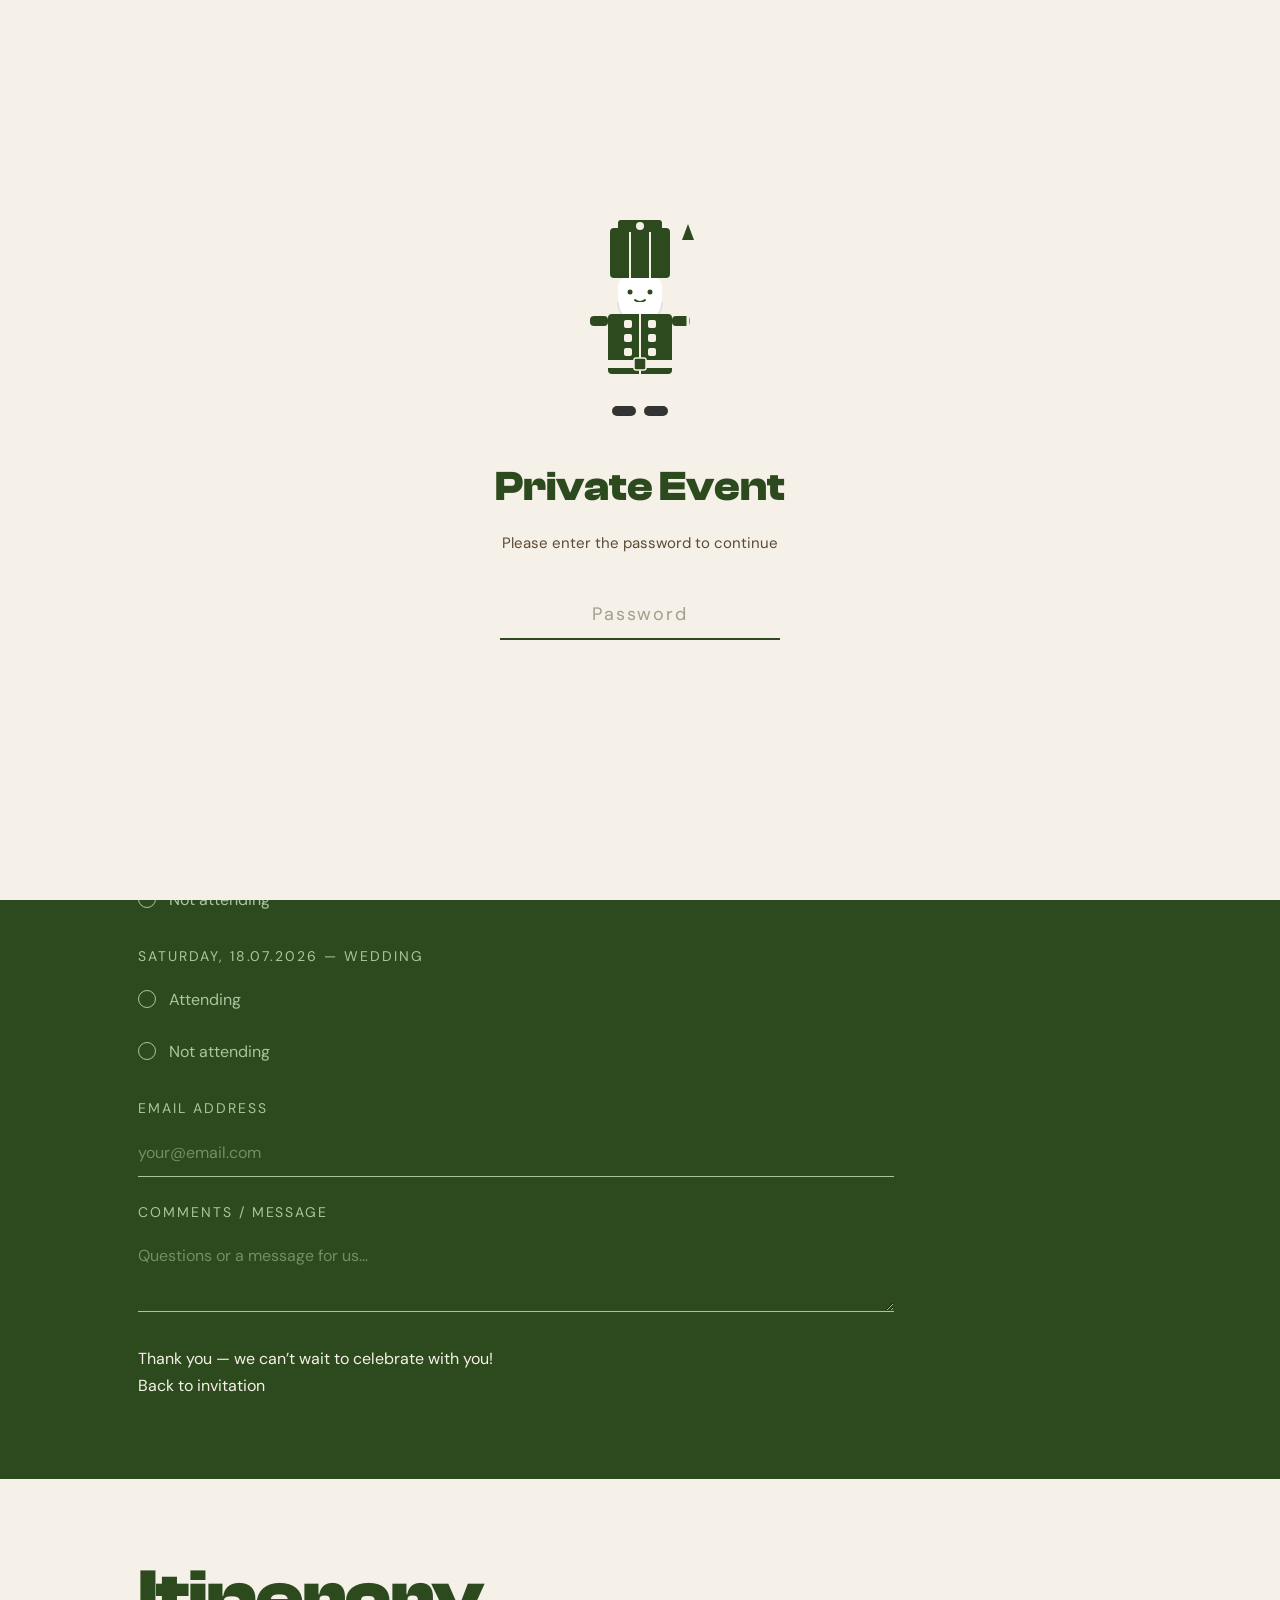
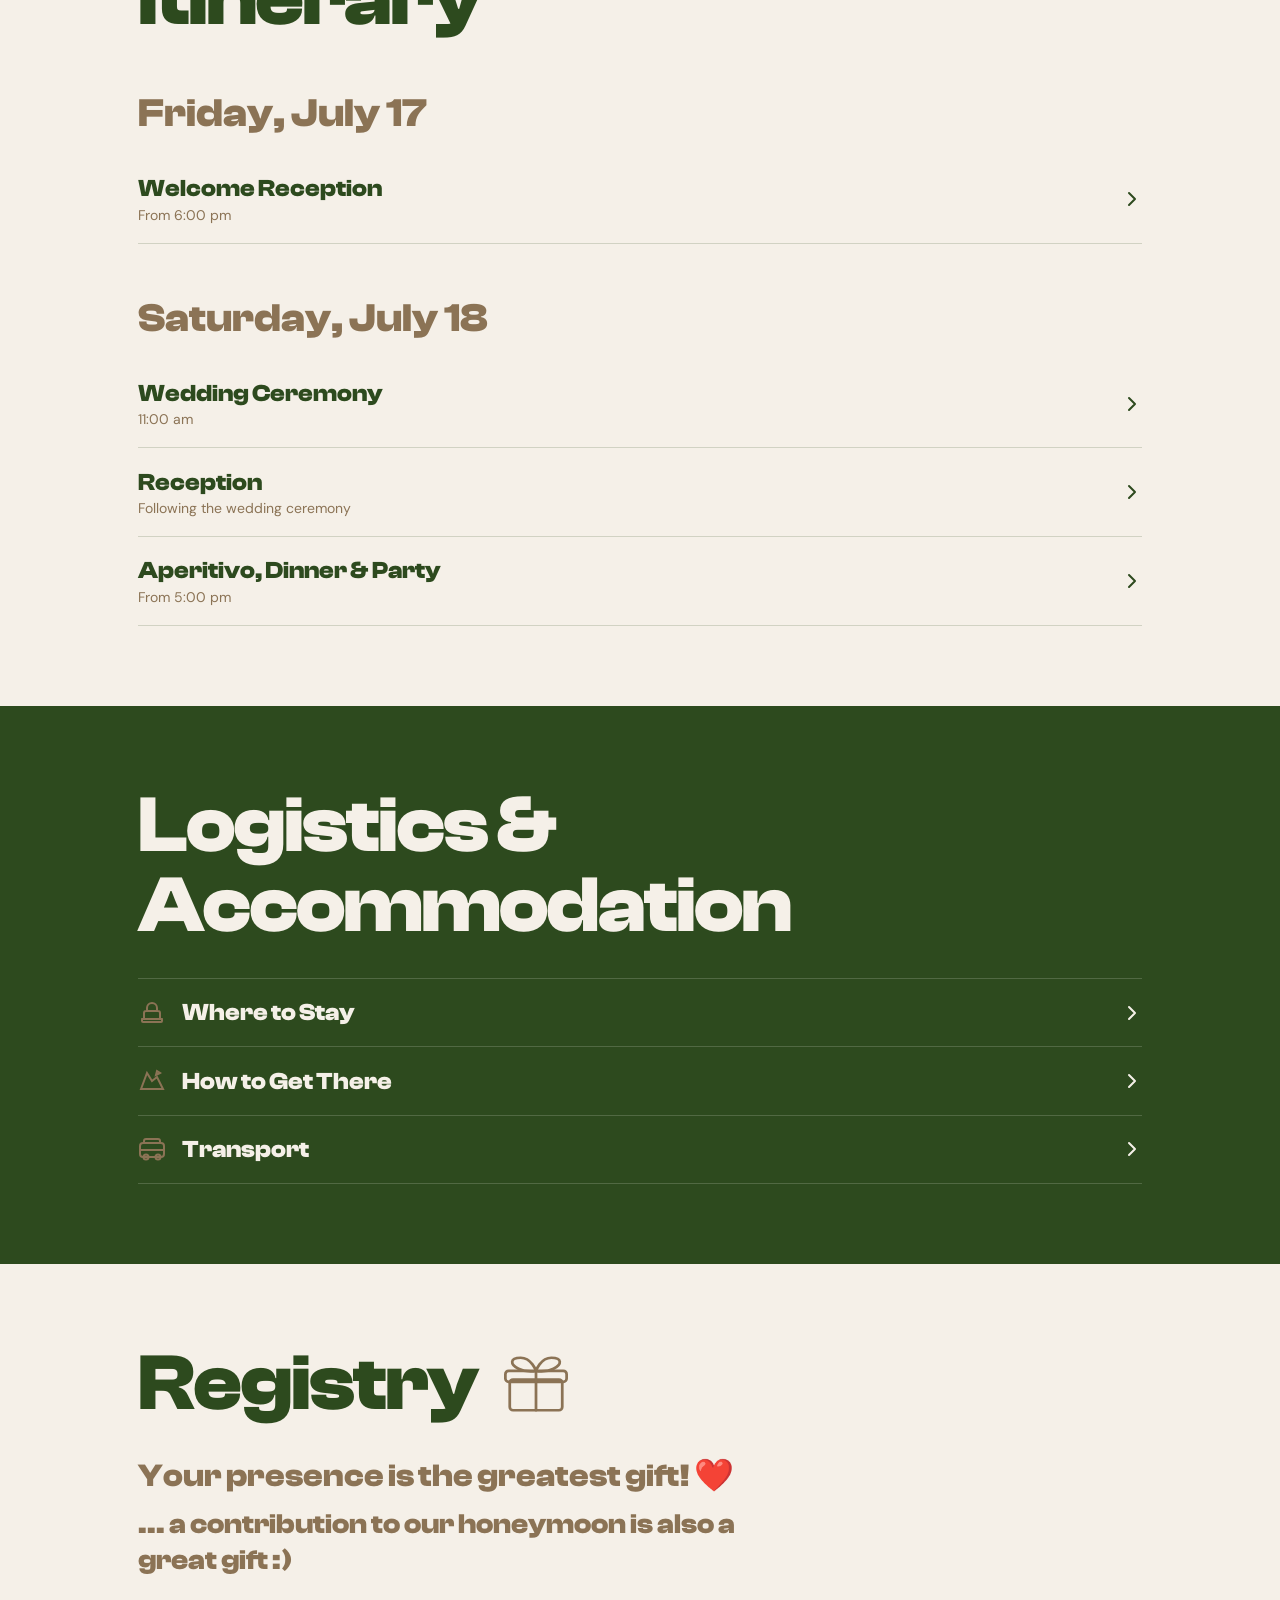
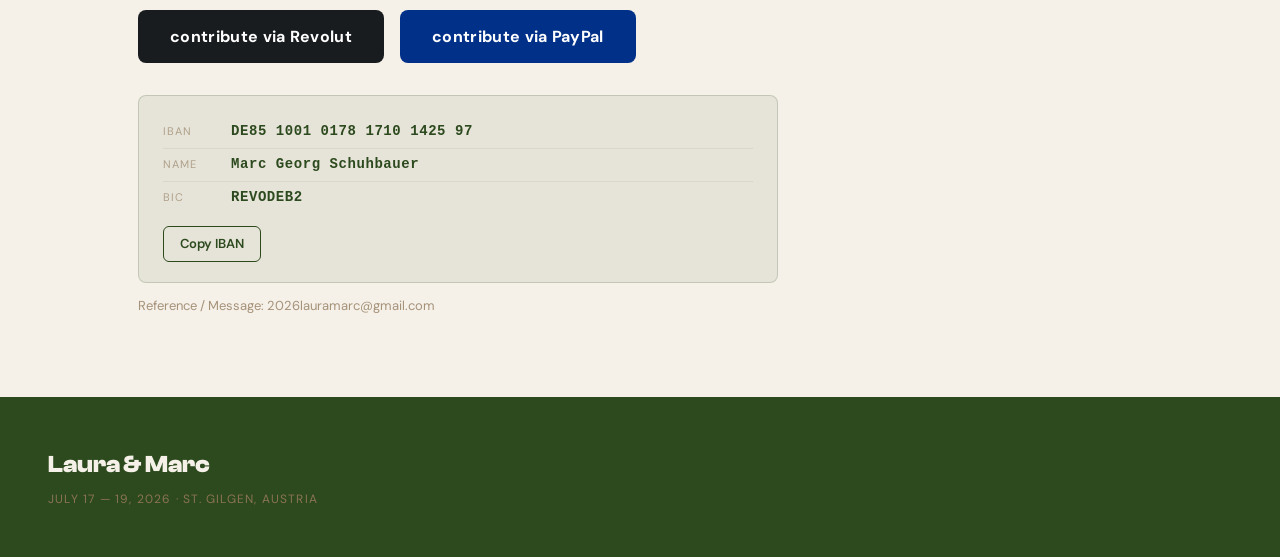
==== commit a56040e0: "fix: remove Sunday itinerary, fix DE hotel note Dorf→Ort Co-Authored-By: Claude Sonnet 4.6 <noreply@" ====
--- a/index.html
+++ b/index.html
@@ -724,24 +724,6 @@
       </div>
     </div>
 
-    <div class="itin-day-label" data-i18n="itin.sunday">Sunday, July 19</div>
-
-    <div class="itin-accordion">
-      <button class="itin-trigger" onclick="toggleItin(this)">
-        <div class="itin-trigger-left">
-          <span class="itin-trigger-title" data-i18n="itin.morning">Breakfast &amp; Lake Morning</span>
-          <span class="itin-trigger-time" data-i18n="itin.morning.time">From 11:00 am</span>
-        </div>
-        <svg class="itin-arrow" viewBox="0 0 20 20" fill="none"><path d="M7 4l6 6-6 6" stroke="currentColor" stroke-width="2" stroke-linecap="round" stroke-linejoin="round"/></svg>
-      </button>
-      <div class="itin-body">
-        <div class="itin-body-content">
-          <div class="itin-details">
-            <div class="itin-detail-text" data-i18n="itin.morning.desc">Join us for a breakfast at the hotel, easy morning and a dip into the lake.</div>
-          </div>
-        </div>
-      </div>
-    </div>
   </div>
 </section>
 
@@ -975,7 +957,7 @@
     'log.heading': 'Anreise & Unterkunft',
     'log.stay': 'Unterkunft',
     'log.stay.intro': 'Wir empfehlen folgende Hotels in St. Gilgen.',
-    'log.stay.note': 'St. Gilgen ist ein kleines, sch\u00f6nes Dorf am See. Es gibt viele weitere Hotels und Pensionen, die meisten sind zu Fu\u00df von der Hochzeitslocation und Kirche erreichbar.',
+    'log.stay.note': 'St. Gilgen ist ein kleiner, sch\u00f6ner Ort am See. Es gibt viele weitere Hotels und Pensionen, die meisten sind zu Fu\u00df von der Hochzeitslocation und Kirche erreichbar.',
     'log.travel': 'Anreise',
     'log.travel.desc': 'St. Gilgen ist mit Zug oder Auto aus Wien und M\u00fcnchen erreichbar. Es gibt auch Direktfl\u00fcge nach Salzburg. Von Salzburg sind es ca. 40 Minuten mit dem Auto.',
     'log.maps': 'St. Gilgen auf Google Maps',
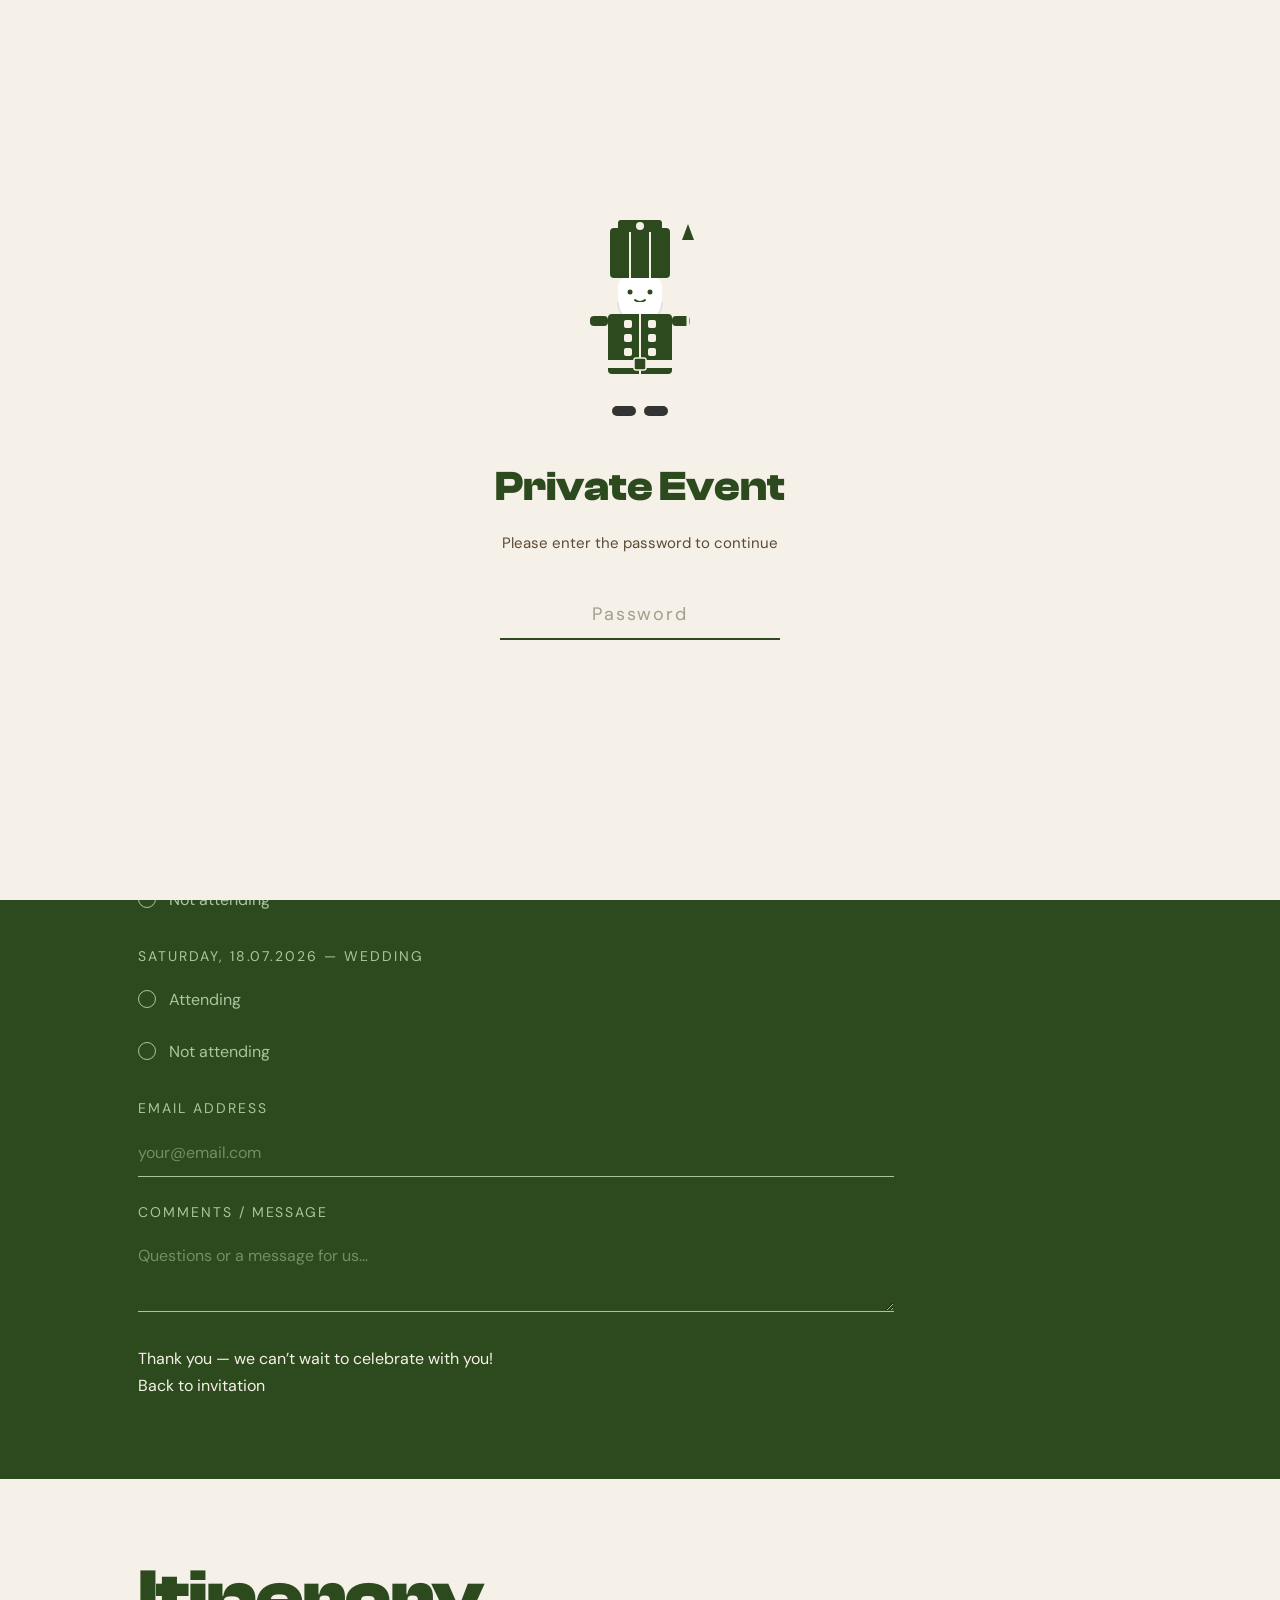
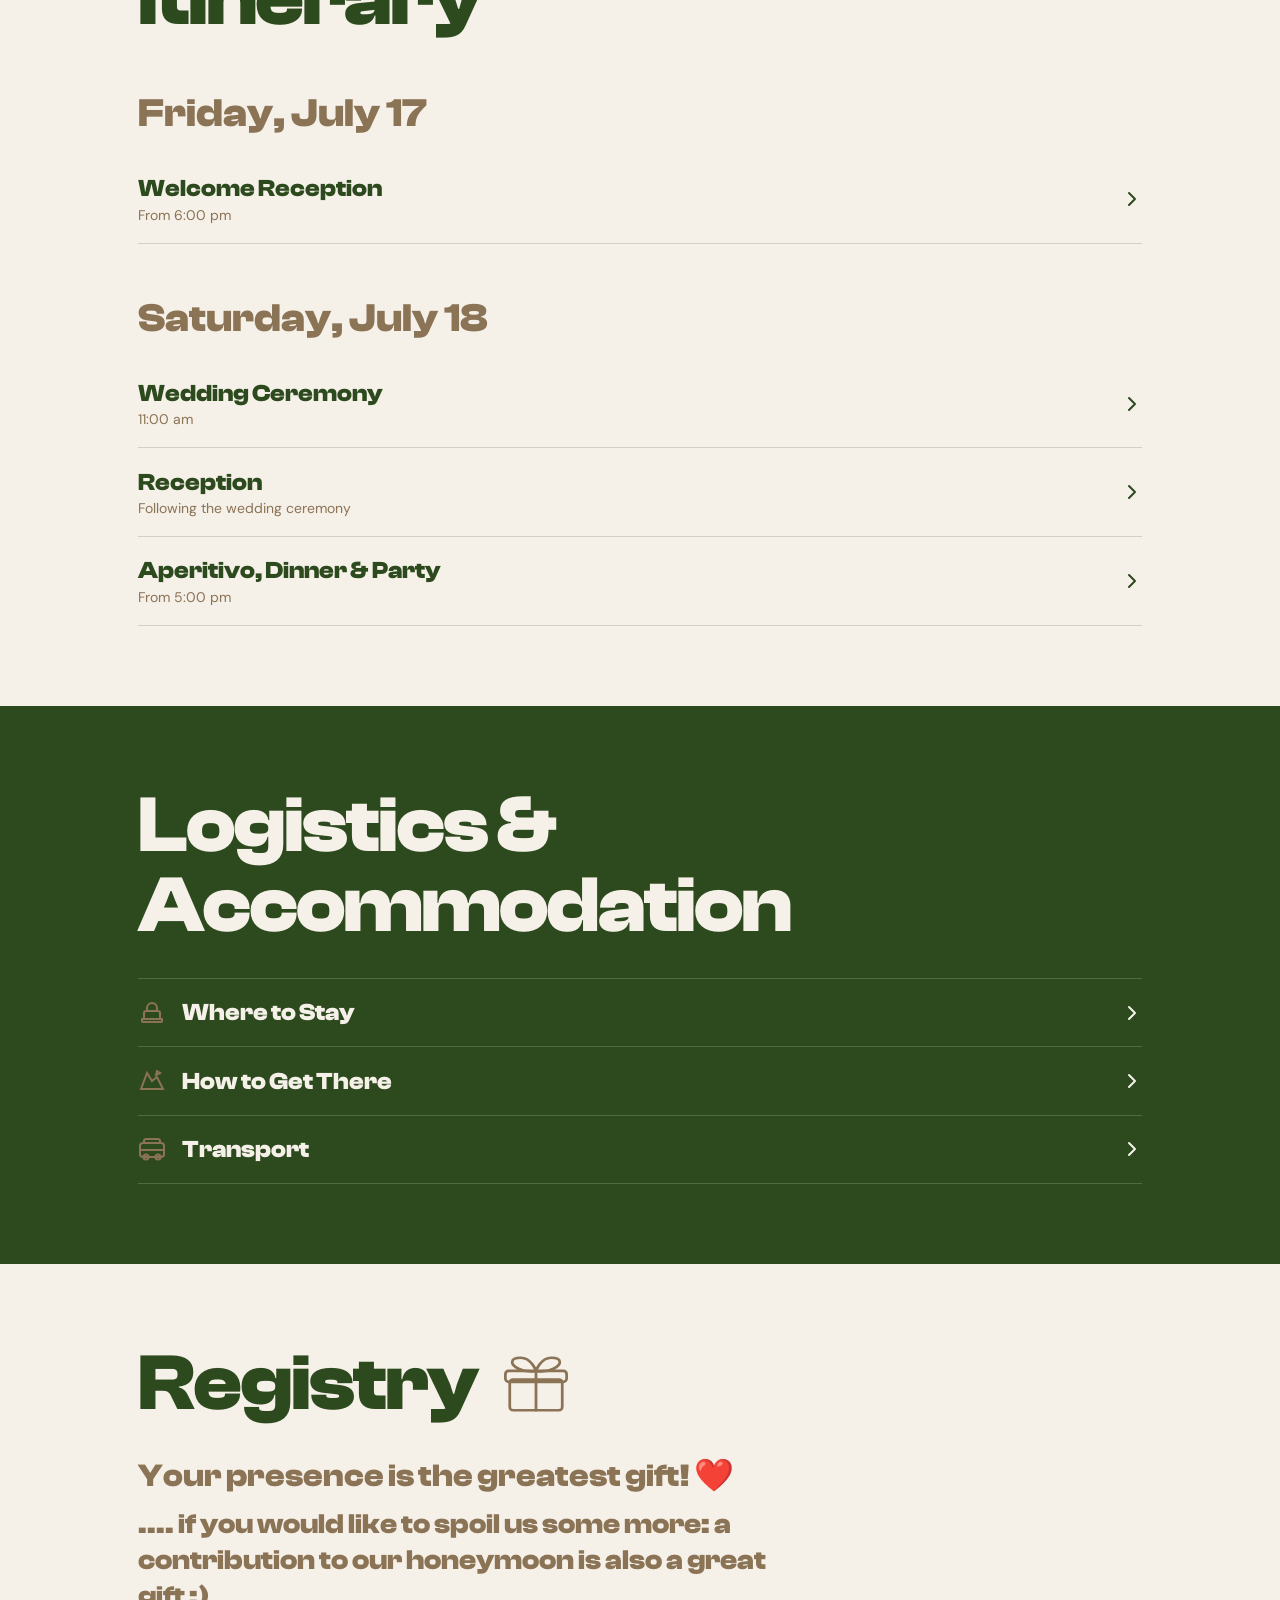
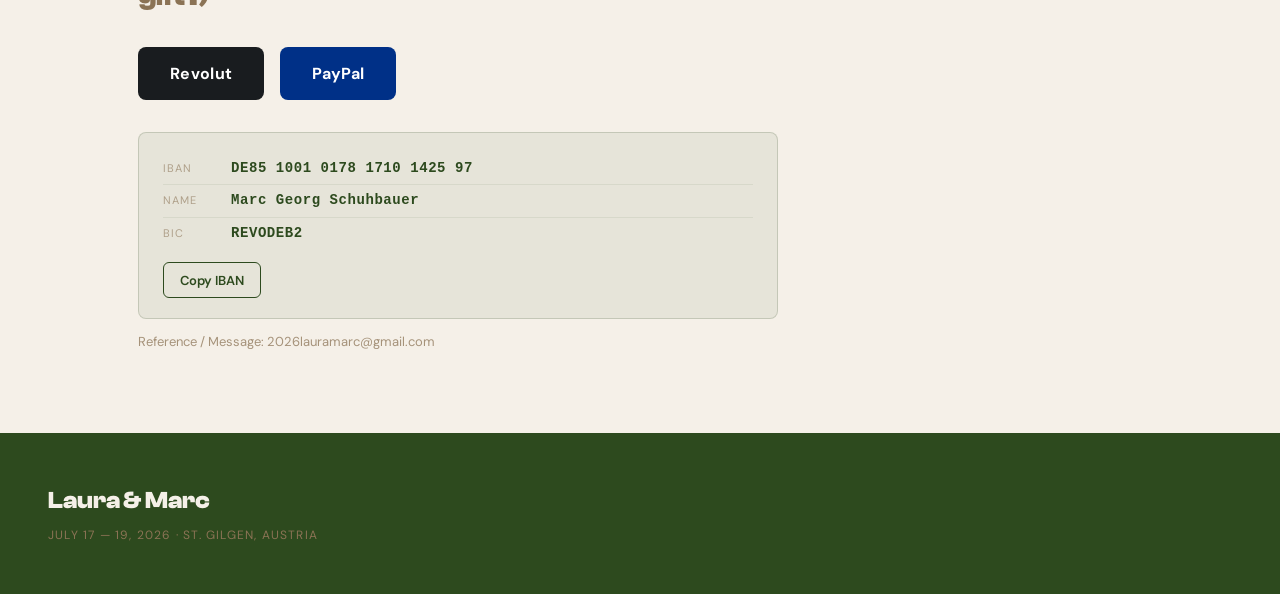
==== commit dede7287: "fix: registry text + button labels (Revolut/PayPal only) Co-Authored-By: Claude Sonnet 4.6 <noreply@" ====
--- a/index.html
+++ b/index.html
@@ -813,12 +813,12 @@
 
     <div class="registry-area">
       <p class="registry-lead" data-i18n="reg.text1">Your presence is the greatest gift! &#10084;&#65039;</p>
-      <p class="registry-secondary" data-i18n="reg.text2">... a contribution to our honeymoon is also a great gift :)</p>
+      <p class="registry-secondary" data-i18n="reg.text2">.... if you would like to spoil us some more: a contribution to our honeymoon is also a great gift :)</p>
 
       <!-- Payment buttons -->
       <div class="payment-buttons">
-        <a href="https://revolut.me/marcgeorg" target="_blank" rel="noopener" class="payment-btn revolut-btn" data-i18n="reg.revolut">contribute via Revolut</a>
-        <a href="https://paypal.me/Lauraandmarc" target="_blank" rel="noopener" class="payment-btn paypal-btn" data-i18n="reg.paypal">contribute via PayPal</a>
+        <a href="https://revolut.me/marcgeorg" target="_blank" rel="noopener" class="payment-btn revolut-btn" data-i18n="reg.revolut">Revolut</a>
+        <a href="https://paypal.me/Lauraandmarc" target="_blank" rel="noopener" class="payment-btn paypal-btn" data-i18n="reg.paypal">PayPal</a>
       </div>
 
       <!-- IBAN box -->
@@ -918,9 +918,9 @@
     'log.transport.desc': 'We will provide a shuttle service to and from the evening venue on Saturday, July 18th. There will be regular shuttles from the evening location back to St. Gilgen throughout the night.',
     'reg.heading': 'Registry',
     'reg.text1': 'Your presence is the greatest gift! \u2764\ufe0f',
-    'reg.text2': '... a contribution to our honeymoon is also a great gift :)',
-    'reg.revolut': 'contribute via Revolut',
-    'reg.paypal': 'contribute via PayPal',
+    'reg.text2': '.... if you would like to spoil us some more: a contribution to our honeymoon is also a great gift :)',
+    'reg.revolut': 'Revolut',
+    'reg.paypal': 'PayPal',
     'reg.copy': 'Copy IBAN', 'reg.copied': 'Copied \u2713',
     'reg.reference': 'Reference / Message: 2026lauramarc@gmail.com',
     'pw.title': 'Private Event', 'pw.sub': 'Please enter the password to continue',
@@ -950,7 +950,7 @@
     'itin.friday': 'Freitag, 17. Juli', 'itin.saturday': 'Samstag, 18. Juli', 'itin.sunday': 'Sonntag, 19. Juli',
     'itin.welcome': 'Welcome Reception', 'itin.welcome.time': 'Ab 18:00 Uhr', 'itin.welcome.dress': 'Dresscode: Tracht',
     'itin.ceremony': 'Trauung', 'itin.ceremony.time': '11:00 Uhr', 'itin.ceremony.dress': 'Dresscode: Anzug / Sommer Elegant',
-    'itin.reception': 'Sektempfang', 'itin.reception.time': 'Im Anschluss an die Trauung', 'itin.reception.dress': 'Dresscode: Anzug / Sommer Elegant',
+    'itin.reception': 'Empfang', 'itin.reception.time': 'Im Anschluss an die Trauung', 'itin.reception.dress': 'Dresscode: Anzug / Sommer Elegant',
     'itin.dinner': 'Aperitivo, Dinner & Party', 'itin.dinner.time': 'Ab 17:00 Uhr', 'itin.dinner.dress': 'Dresscode: Black Tie',
     'itin.morning': 'Fr\u00fchst\u00fcck & Morgen am See', 'itin.morning.time': 'Ab 11:00 Uhr',
     'itin.morning.desc': 'Kommt zum Fr\u00fchst\u00fcck ins Hotel, gen\u00fcsst den Morgen und springt in den See.',
@@ -966,9 +966,9 @@
     'log.transport.desc': 'Wir organisieren einen Shuttleservice zum Abendveranstaltungsort am Samstag, 18. Juli. Es wird regelm\u00e4\u00dfige Shuttles zur\u00fcck nach St. Gilgen geben.',
     'reg.heading': 'Geschenke',
     'reg.text1': 'Eure Anwesenheit ist das gr\u00f6\u00dfte Geschenk! \u2764\ufe0f',
-    'reg.text2': '... ein Beitrag zu unserer Hochzeitsreise ist auch ein tolles Geschenk :)',
-    'reg.revolut': 'Beitrag via Revolut',
-    'reg.paypal': 'Beitrag via PayPal',
+    'reg.text2': '.... wenn ihr uns noch mehr verwöhnen möchtet: ein Beitrag zu unserer Hochzeitsreise ist auch ein tolles Geschenk :)',
+    'reg.revolut': 'Revolut',
+    'reg.paypal': 'PayPal',
     'reg.copy': 'IBAN kopieren', 'reg.copied': 'Kopiert \u2713',
     'reg.reference': 'Verwendungszweck: 2026lauramarc@gmail.com',
     'pw.title': 'Privates Event', 'pw.sub': 'Bitte Passwort eingeben',
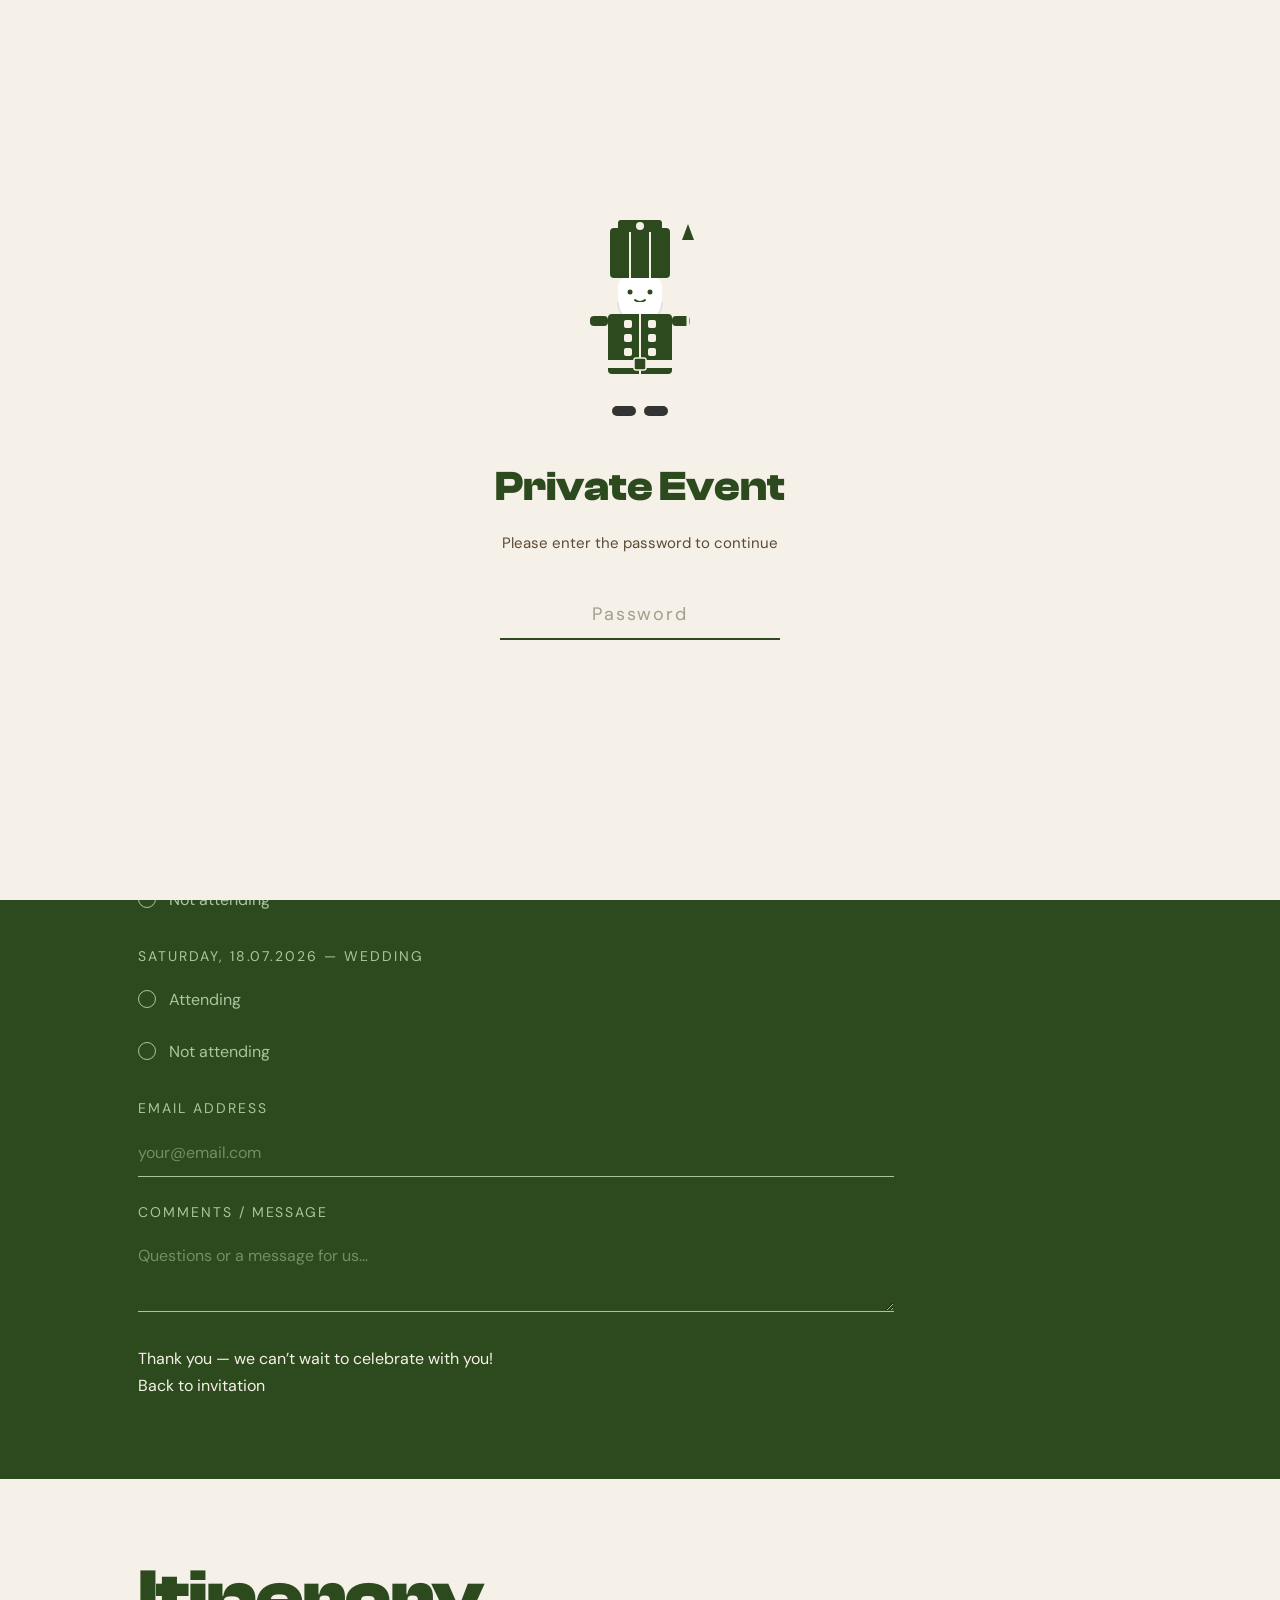
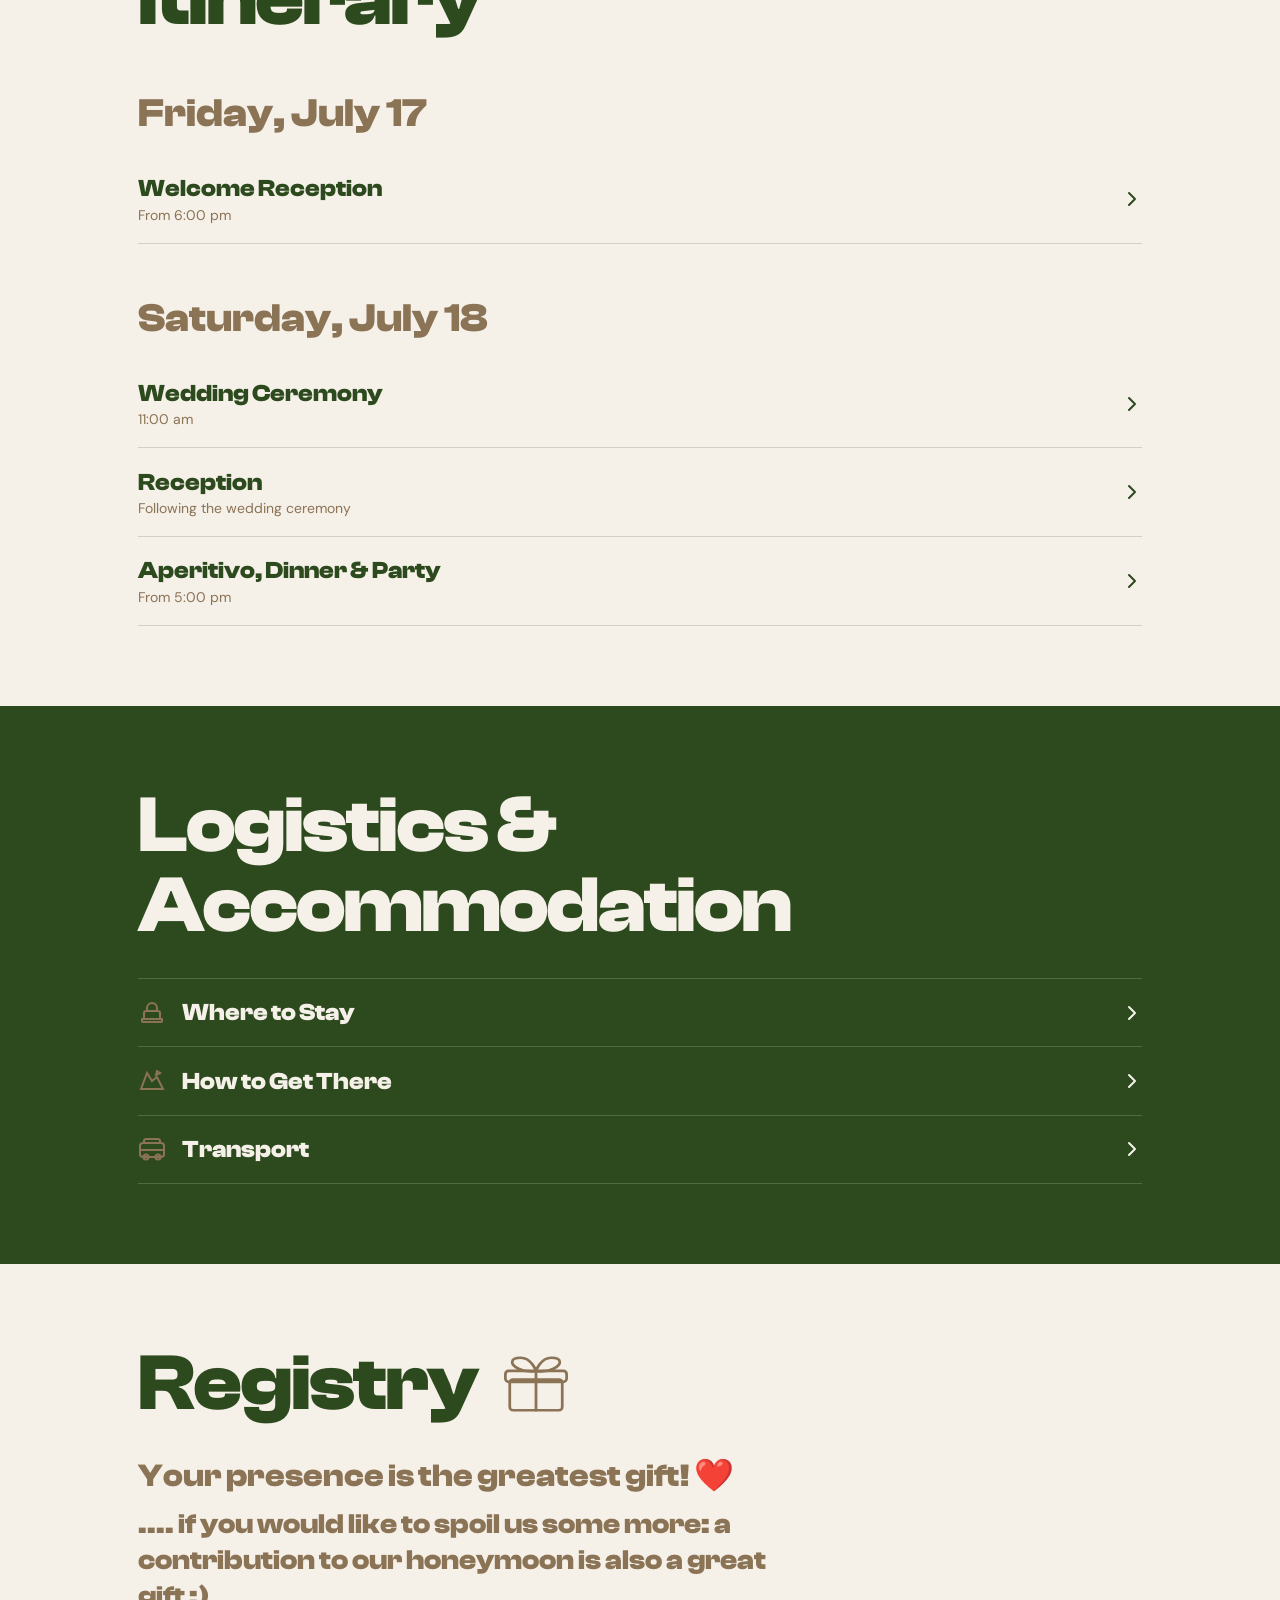
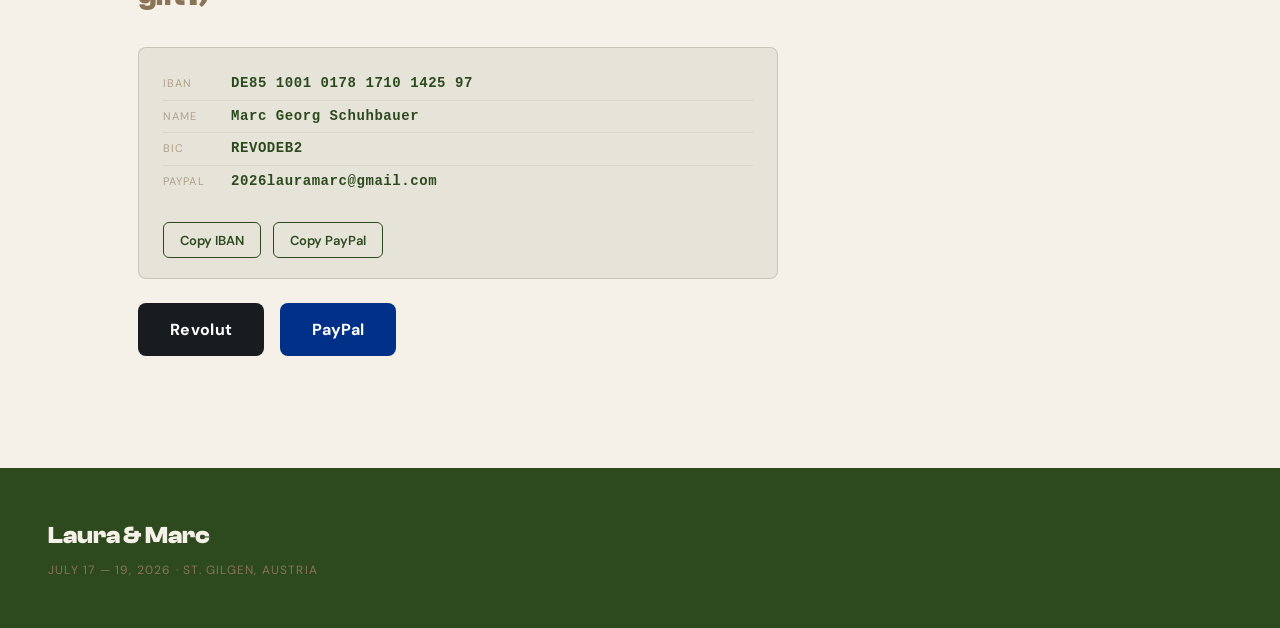
==== commit 9dc5c84e: "feat: PayPal address in IBAN box with copy button, buttons below box Co-Authored-By: Claude Sonnet 4" ====
--- a/index.html
+++ b/index.html
@@ -815,29 +815,35 @@
       <p class="registry-lead" data-i18n="reg.text1">Your presence is the greatest gift! &#10084;&#65039;</p>
       <p class="registry-secondary" data-i18n="reg.text2">.... if you would like to spoil us some more: a contribution to our honeymoon is also a great gift :)</p>
 
+      <!-- IBAN + PayPal box -->
+      <div class="iban-box">
+        <div class="iban-row">
+          <span class="iban-lbl">IBAN</span>
+          <span class="iban-val" id="ibanValue">DE85 1001 0178 1710 1425 97</span>
+        </div>
+        <div class="iban-row">
+          <span class="iban-lbl">Name</span>
+          <span class="iban-val">Marc Georg Schuhbauer</span>
+        </div>
+        <div class="iban-row">
+          <span class="iban-lbl">BIC</span>
+          <span class="iban-val">REVODEB2</span>
+        </div>
+        <div class="iban-row">
+          <span class="iban-lbl">PayPal</span>
+          <span class="iban-val" id="paypalValue">2026lauramarc@gmail.com</span>
+        </div>
+        <div style="display:flex;gap:0.75rem;flex-wrap:wrap;margin-top:0.75rem;">
+          <button class="copy-btn" id="copyIban" onclick="copyIBAN()" data-i18n="reg.copy">Copy IBAN</button>
+          <button class="copy-btn" id="copyPaypal" onclick="copyPayPal()" data-i18n="reg.copyPaypal">Copy PayPal</button>
+        </div>
+      </div>
+
       <!-- Payment buttons -->
       <div class="payment-buttons">
         <a href="https://revolut.me/marcgeorg" target="_blank" rel="noopener" class="payment-btn revolut-btn" data-i18n="reg.revolut">Revolut</a>
         <a href="https://paypal.me/Lauraandmarc" target="_blank" rel="noopener" class="payment-btn paypal-btn" data-i18n="reg.paypal">PayPal</a>
       </div>
-
-      <!-- IBAN box -->
-      <div class="iban-box">
-        <div class="iban-row">
-          <span class="iban-lbl">IBAN</span>
-          <span class="iban-val" id="ibanValue">DE85 1001 0178 1710 1425 97</span>
-        </div>
-        <div class="iban-row">
-          <span class="iban-lbl">Name</span>
-          <span class="iban-val">Marc Georg Schuhbauer</span>
-        </div>
-        <div class="iban-row">
-          <span class="iban-lbl">BIC</span>
-          <span class="iban-val">REVODEB2</span>
-        </div>
-        <button class="copy-btn" id="copyIban" onclick="copyIBAN()" data-i18n="reg.copy">Copy IBAN</button>
-      </div>
-      <p class="registry-ref" data-i18n="reg.reference">Reference / Message: 2026lauramarc@gmail.com</p>
     </div>
   </div>
 </section>
@@ -922,7 +928,7 @@
     'reg.revolut': 'Revolut',
     'reg.paypal': 'PayPal',
     'reg.copy': 'Copy IBAN', 'reg.copied': 'Copied \u2713',
-    'reg.reference': 'Reference / Message: 2026lauramarc@gmail.com',
+    'reg.copyPaypal': 'Copy PayPal', 'reg.copiedPaypal': 'Copied \u2713',
     'pw.title': 'Private Event', 'pw.sub': 'Please enter the password to continue',
     'pw.error': 'Incorrect password. Try again.',
     'footer.sub': 'July 17 \u2014 19, 2026 \u00b7 St. Gilgen, Austria',
@@ -970,7 +976,7 @@
     'reg.revolut': 'Revolut',
     'reg.paypal': 'PayPal',
     'reg.copy': 'IBAN kopieren', 'reg.copied': 'Kopiert \u2713',
-    'reg.reference': 'Verwendungszweck: 2026lauramarc@gmail.com',
+    'reg.copyPaypal': 'PayPal kopieren', 'reg.copiedPaypal': 'Kopiert \u2713',
     'pw.title': 'Privates Event', 'pw.sub': 'Bitte Passwort eingeben',
     'pw.error': 'Falsches Passwort. Nochmal versuchen.',
     'footer.sub': '17. Juli \u2014 19. Juli 2026 \u00b7 St. Gilgen, \u00d6sterreich',
@@ -1020,9 +1026,9 @@
     const key = el.getAttribute('data-i18n-placeholder');
     if (t[key] !== undefined) el.placeholder = t[key];
   });
-  // Reset copy button text
-  const cb = document.getElementById('copyIban');
-  if (cb) cb.textContent = t['reg.copy'];
+  // Reset copy button texts
+  const cb = document.getElementById('copyIban');   if (cb) cb.textContent = t['reg.copy'];
+  const cp = document.getElementById('copyPaypal'); if (cp) cp.textContent = t['reg.copyPaypal'];
 }
 function setLang(lang) { applyLang(lang); }
 
@@ -1298,27 +1304,20 @@
   document.getElementById('sec-hero').scrollIntoView({ behavior: 'smooth' });
 }
 
-// ===== COPY IBAN =====
-function copyIBAN() {
+// ===== COPY HELPERS =====
+function copyText(text, btnId, copiedKey, normalKey) {
   const t = TRANSLATIONS[currentLang];
-  navigator.clipboard.writeText('DE85100101781710142597').then(() => {
-    const btn = document.getElementById('copyIban');
-    btn.textContent = t['reg.copied'];
-    setTimeout(() => { btn.textContent = t['reg.copy']; }, 2000);
-  }).catch(() => {
-    // Fallback for older browsers
-    const el = document.getElementById('ibanValue');
-    const range = document.createRange();
-    range.selectNode(el);
-    window.getSelection().removeAllRanges();
-    window.getSelection().addRange(range);
-    document.execCommand('copy');
-    window.getSelection().removeAllRanges();
-    const btn = document.getElementById('copyIban');
-    btn.textContent = t['reg.copied'];
-    setTimeout(() => { btn.textContent = t['reg.copy']; }, 2000);
+  const btn = document.getElementById(btnId);
+  const done = () => { btn.textContent = t[copiedKey]; setTimeout(() => { btn.textContent = t[normalKey]; }, 2000); };
+  navigator.clipboard.writeText(text).then(done).catch(() => {
+    const el = document.createElement('textarea');
+    el.value = text; el.style.position = 'fixed'; el.style.opacity = '0';
+    document.body.appendChild(el); el.select(); document.execCommand('copy');
+    document.body.removeChild(el); done();
   });
 }
+function copyIBAN()   { copyText('DE85100101781710142597',  'copyIban',   'reg.copied',       'reg.copy'); }
+function copyPayPal() { copyText('2026lauramarc@gmail.com', 'copyPaypal', 'reg.copiedPaypal', 'reg.copyPaypal'); }
 
 // Apply lang on load
 applyLang(currentLang);
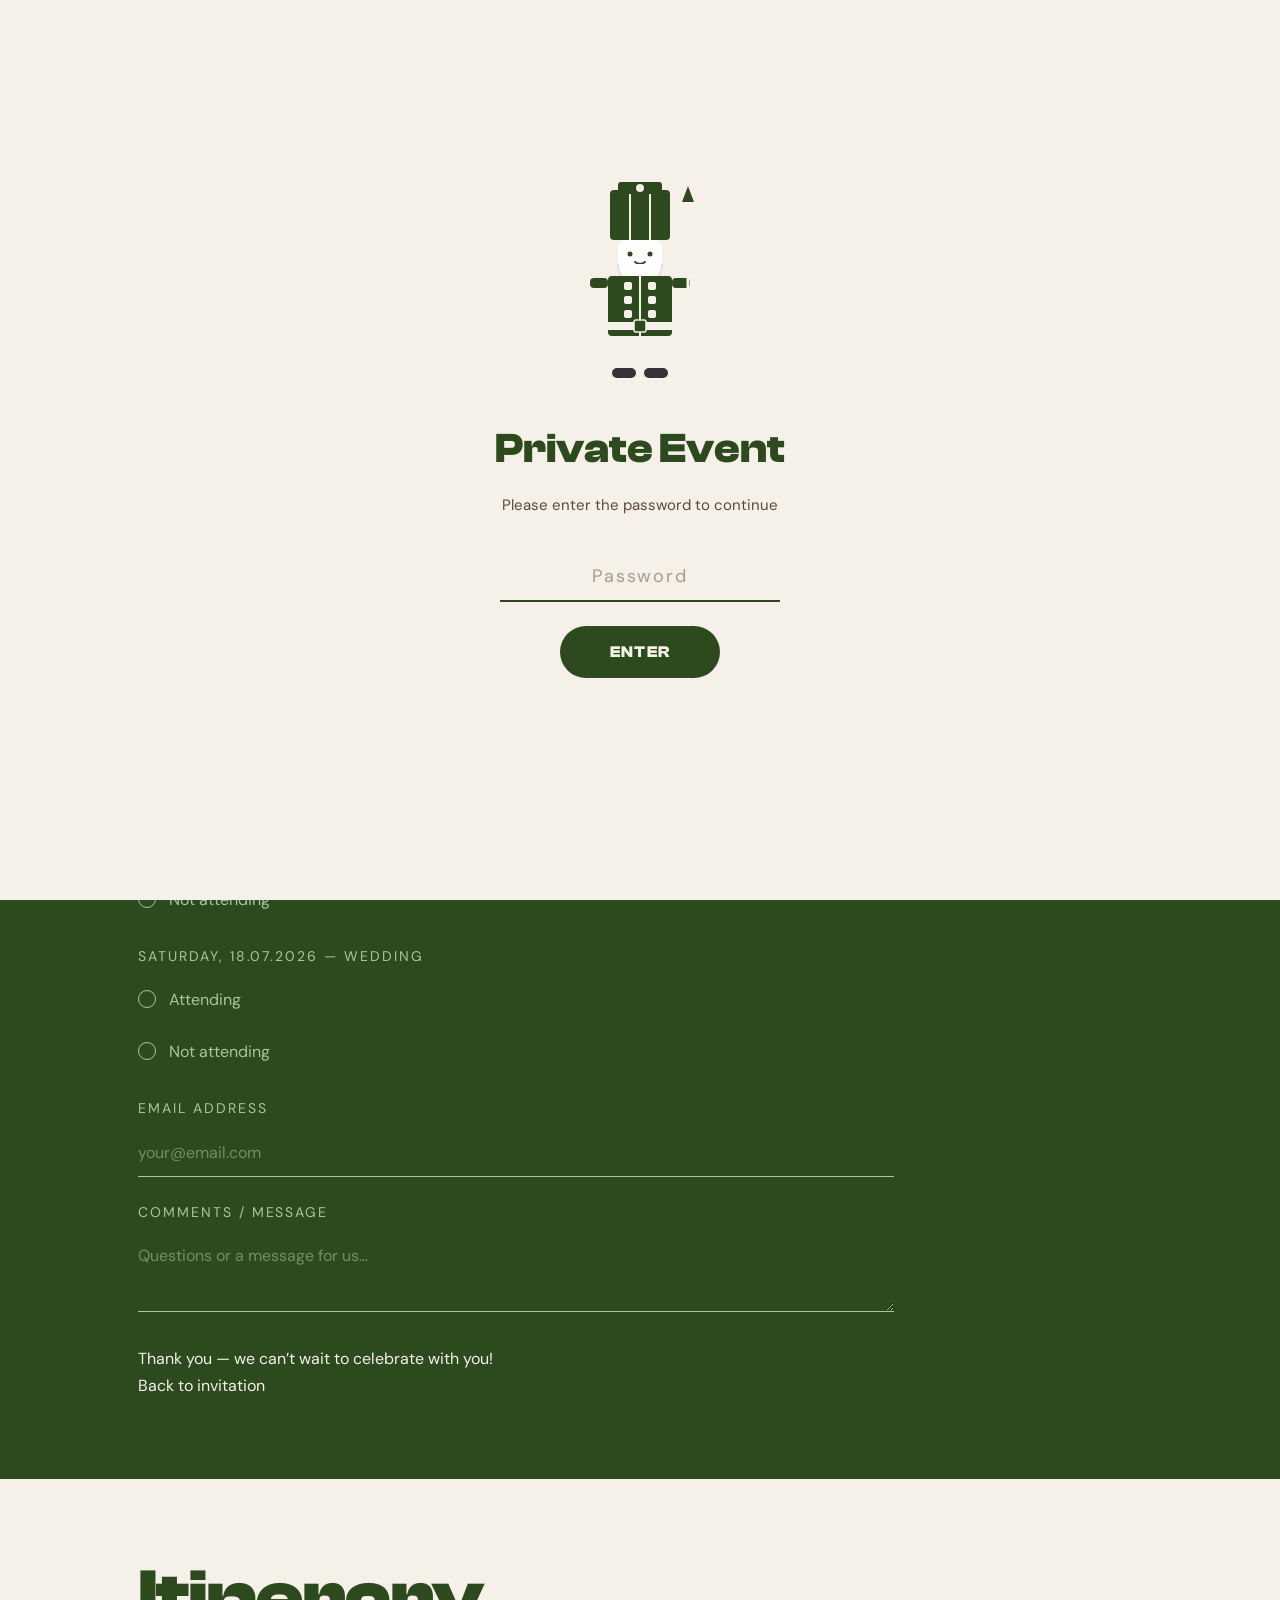
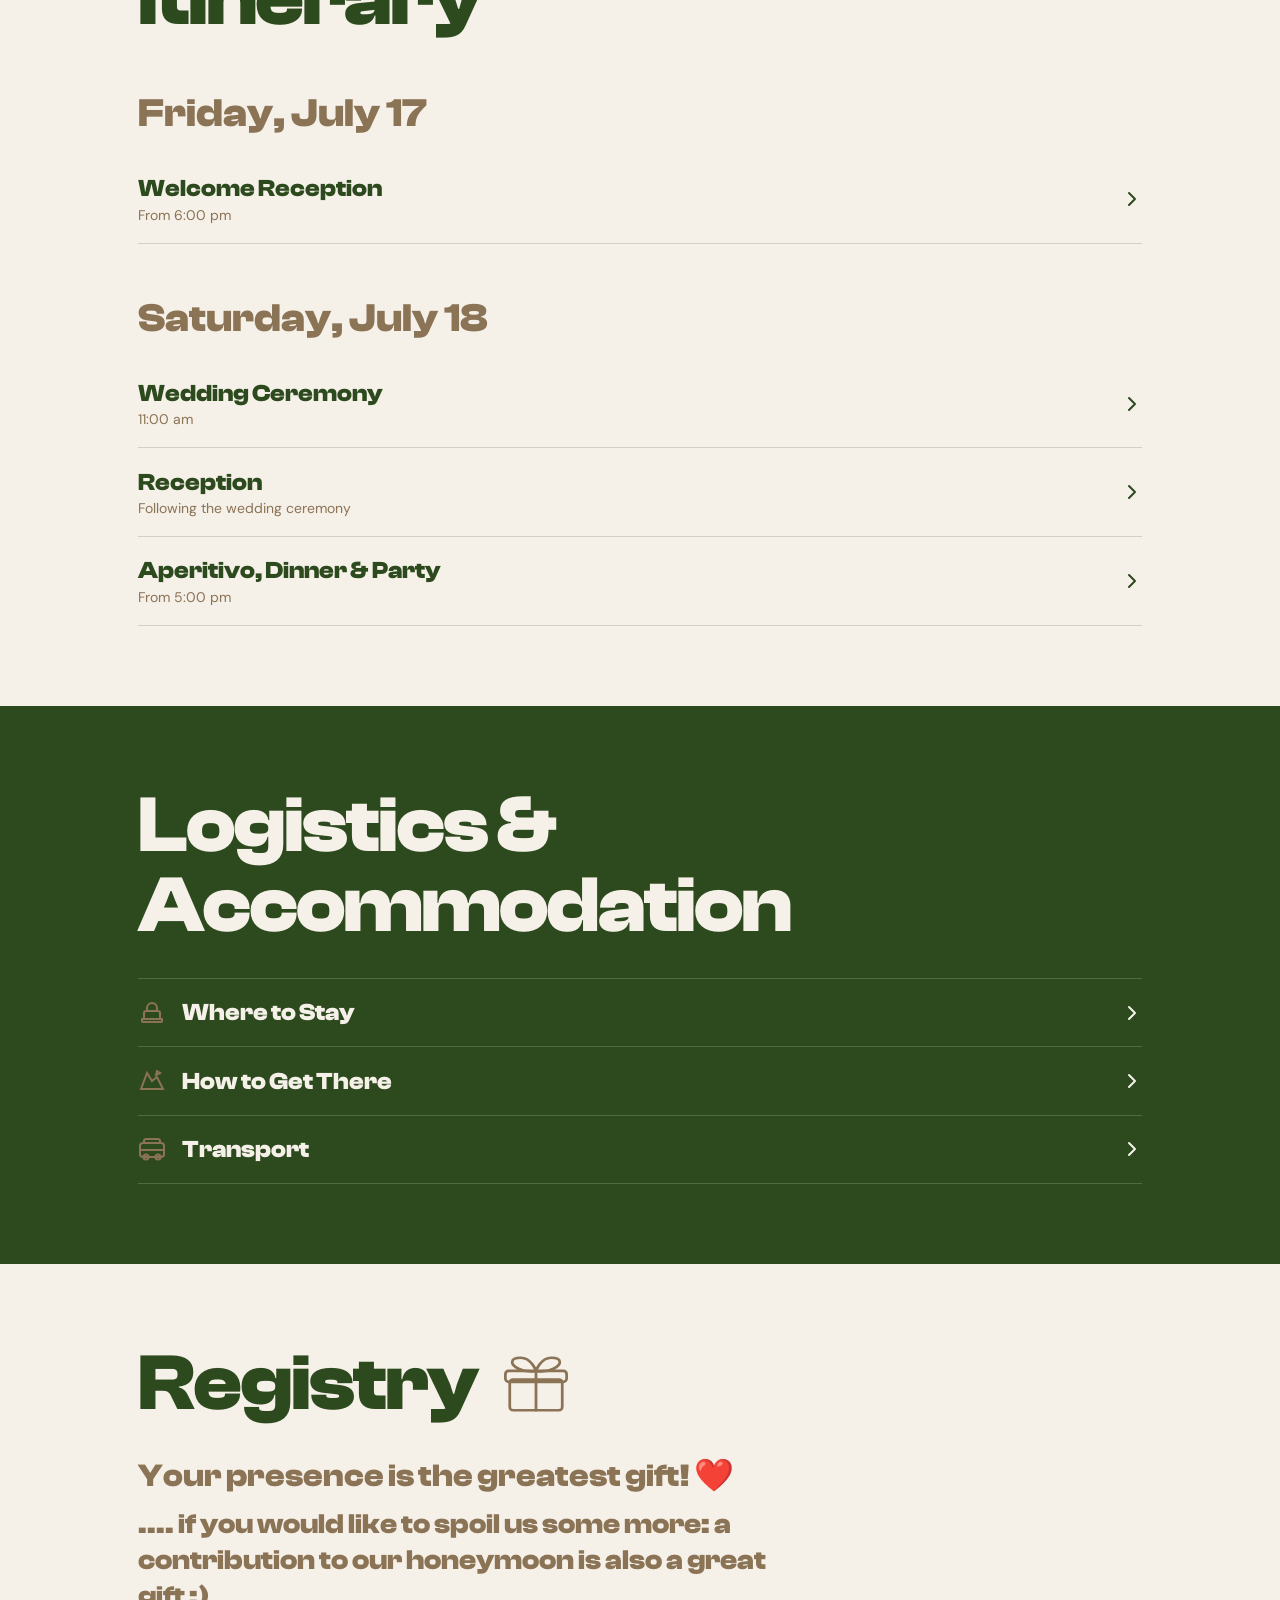
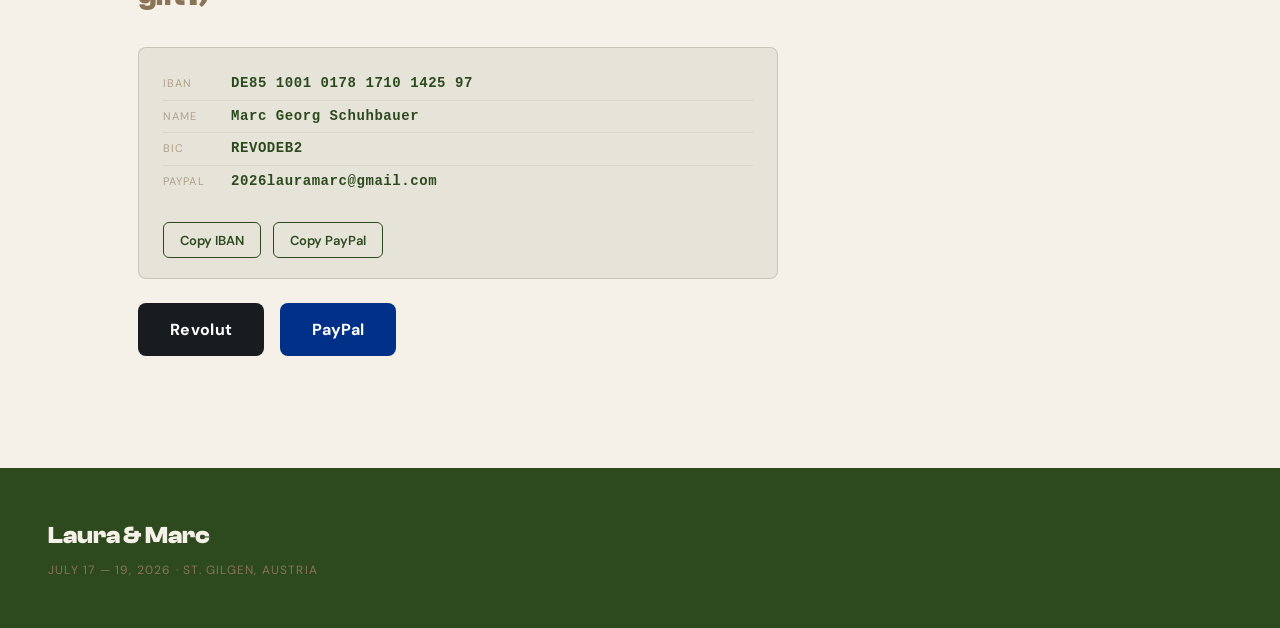
==== commit b2bdce12: "fix: add Enter button to password screen for mobile Co-Authored-By: Claude Sonnet 4.6 <noreply@anthr" ====
--- a/index.html
+++ b/index.html
@@ -156,6 +156,25 @@
 .pw-input::placeholder { color: rgba(92,74,50,0.5); }
 .pw-error { color:#2D4A1E; font-size:14px; margin-top:1rem; visibility:hidden; }
 .pw-error.show { visibility: visible; }
+.pw-btn {
+  margin-top: 1.5rem;
+  padding: 0.9rem 3rem;
+  background: #2D4A1E;
+  color: #F5F0E8;
+  border: none;
+  border-radius: 100px;
+  font-family: var(--display);
+  font-weight: 700;
+  font-size: 16px;
+  letter-spacing: 0.08em;
+  text-transform: uppercase;
+  min-height: 52px;
+  min-width: 160px;
+  cursor: pointer;
+  transition: opacity 0.2s, transform 0.15s;
+}
+.pw-btn:hover { opacity: 0.85; }
+.pw-btn:active { transform: scale(0.97); }
 
 /* ===== HERO ===== */
 .hero-inner { display:flex; align-items:flex-start; justify-content:space-between; gap:2rem; }
@@ -503,6 +522,7 @@
   <div class="pw-title" data-i18n="pw.title">Private Event</div>
   <div class="pw-sub" data-i18n="pw.sub">Please enter the password to continue</div>
   <input type="password" class="pw-input" id="pwInput" placeholder="Password" onkeydown="if(event.key==='Enter')checkPw()" autofocus>
+  <button class="pw-btn" onclick="checkPw()">Enter</button>
   <div class="pw-error" id="pwError" data-i18n="pw.error">Incorrect password. Try again.</div>
 </div>
 
@@ -597,6 +617,10 @@
                 <label class="radio-option" onclick="pickFood(this,'meat')">
                   <input type="radio" name="food" value="meat">
                   <span data-i18n="rsvp.meat">Meat</span>
+                </label>
+                <label class="radio-option" onclick="pickFood(this,'fish')">
+                  <input type="radio" name="food" value="fish">
+                  <span data-i18n="rsvp.fish">Fish</span>
                 </label>
                 <label class="radio-option" onclick="pickFood(this,'vegetarian')">
                   <input type="radio" name="food" value="vegetarian">
@@ -896,7 +920,7 @@
     'rsvp.saturday': 'Saturday, 18.07.2026 \u2014 Wedding',
     'rsvp.email': 'Email Address', 'rsvp.email.optional': '(optional)',
     'rsvp.email.placeholder': 'your@email.com',
-    'rsvp.food': 'Food Preference', 'rsvp.meat': 'Meat',
+    'rsvp.food': 'Food Preference', 'rsvp.meat': 'Meat', 'rsvp.fish': 'Fish',
     'rsvp.vegetarian': 'Vegetarian', 'rsvp.dietary': 'Dietary restrictions',
     'rsvp.dietary.placeholder': 'Please specify your dietary restrictions',
     'rsvp.comments': 'Comments / Message',
@@ -944,7 +968,7 @@
     'rsvp.saturday': 'Samstag, 18.07.2026 \u2014 Hochzeit',
     'rsvp.email': 'E-Mail-Adresse', 'rsvp.email.optional': '(optional)',
     'rsvp.email.placeholder': 'deine@email.com',
-    'rsvp.food': 'Essenswunsch', 'rsvp.meat': 'Fleisch',
+    'rsvp.food': 'Essenswunsch', 'rsvp.meat': 'Fleisch', 'rsvp.fish': 'Fisch',
     'rsvp.vegetarian': 'Vegetarisch', 'rsvp.dietary': 'Besondere Ern\u00e4hrung',
     'rsvp.dietary.placeholder': 'Bitte angeben',
     'rsvp.comments': 'Kommentare / Nachricht',
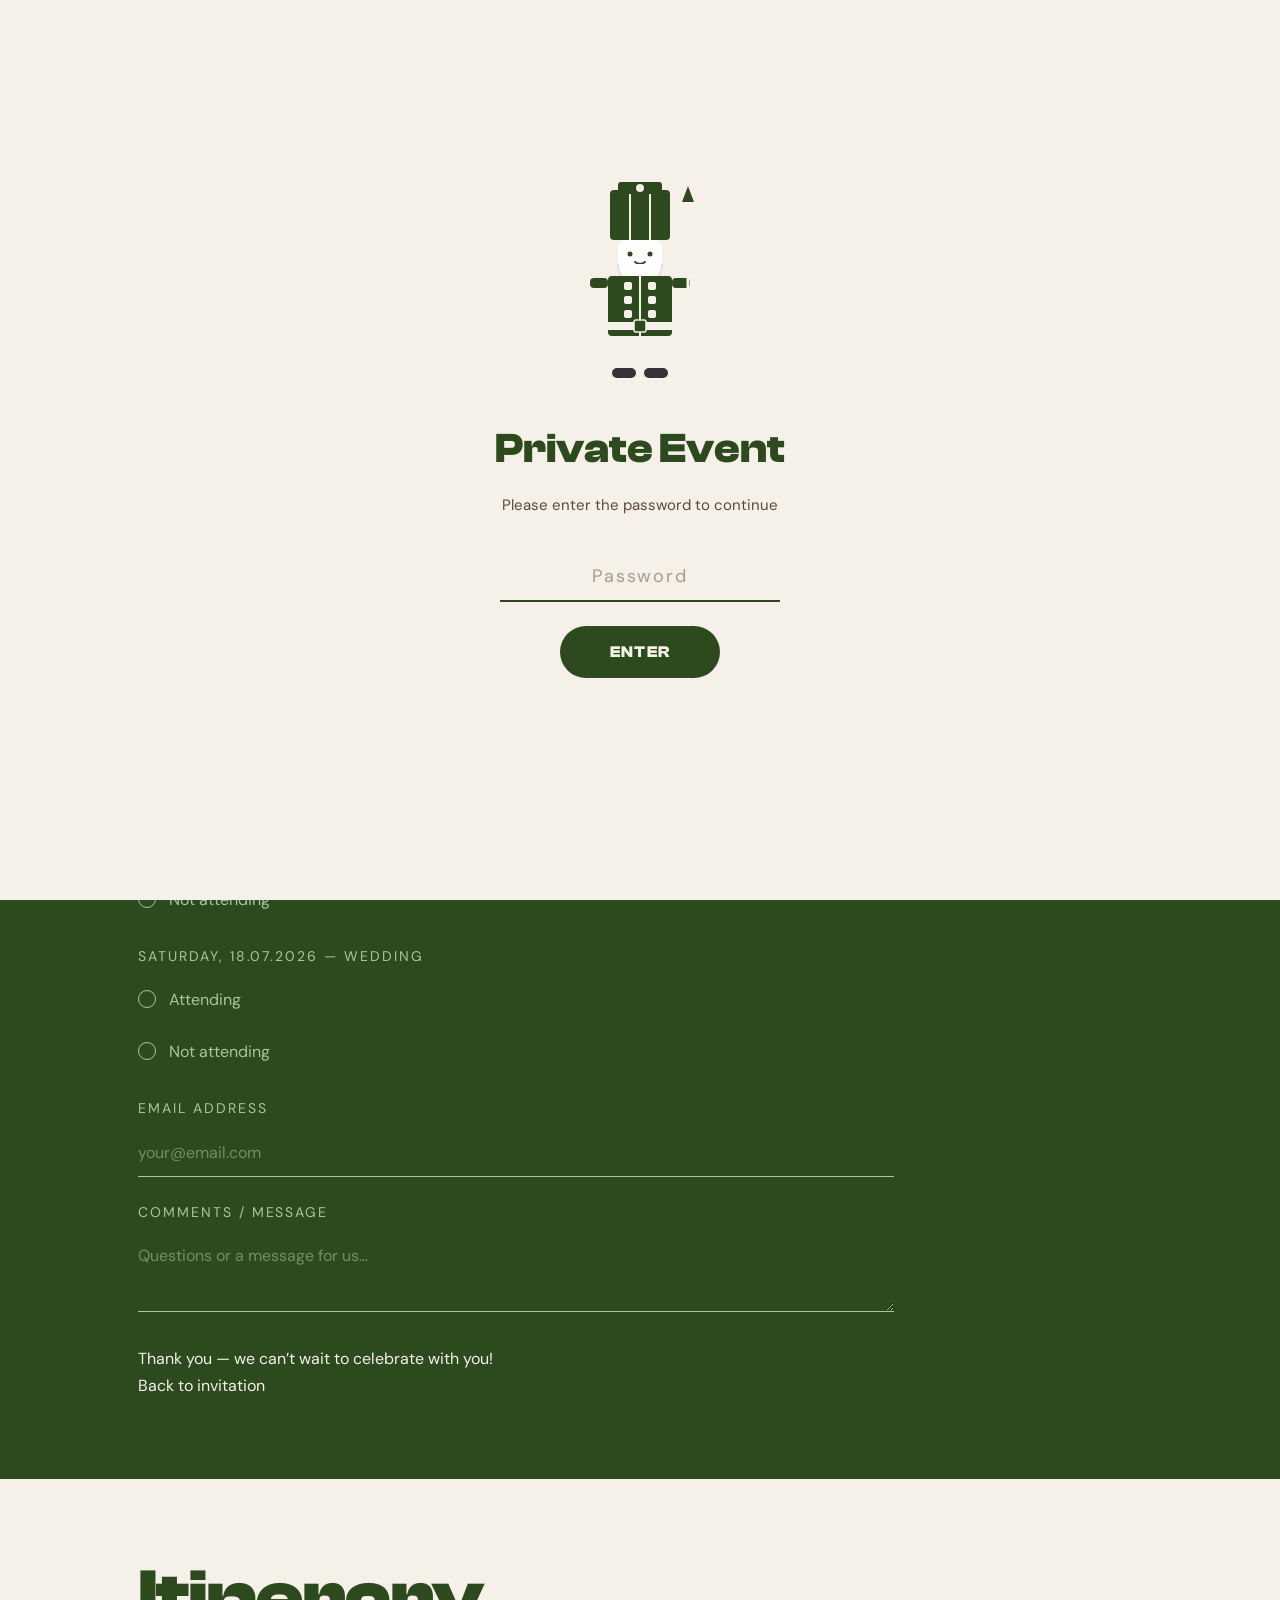
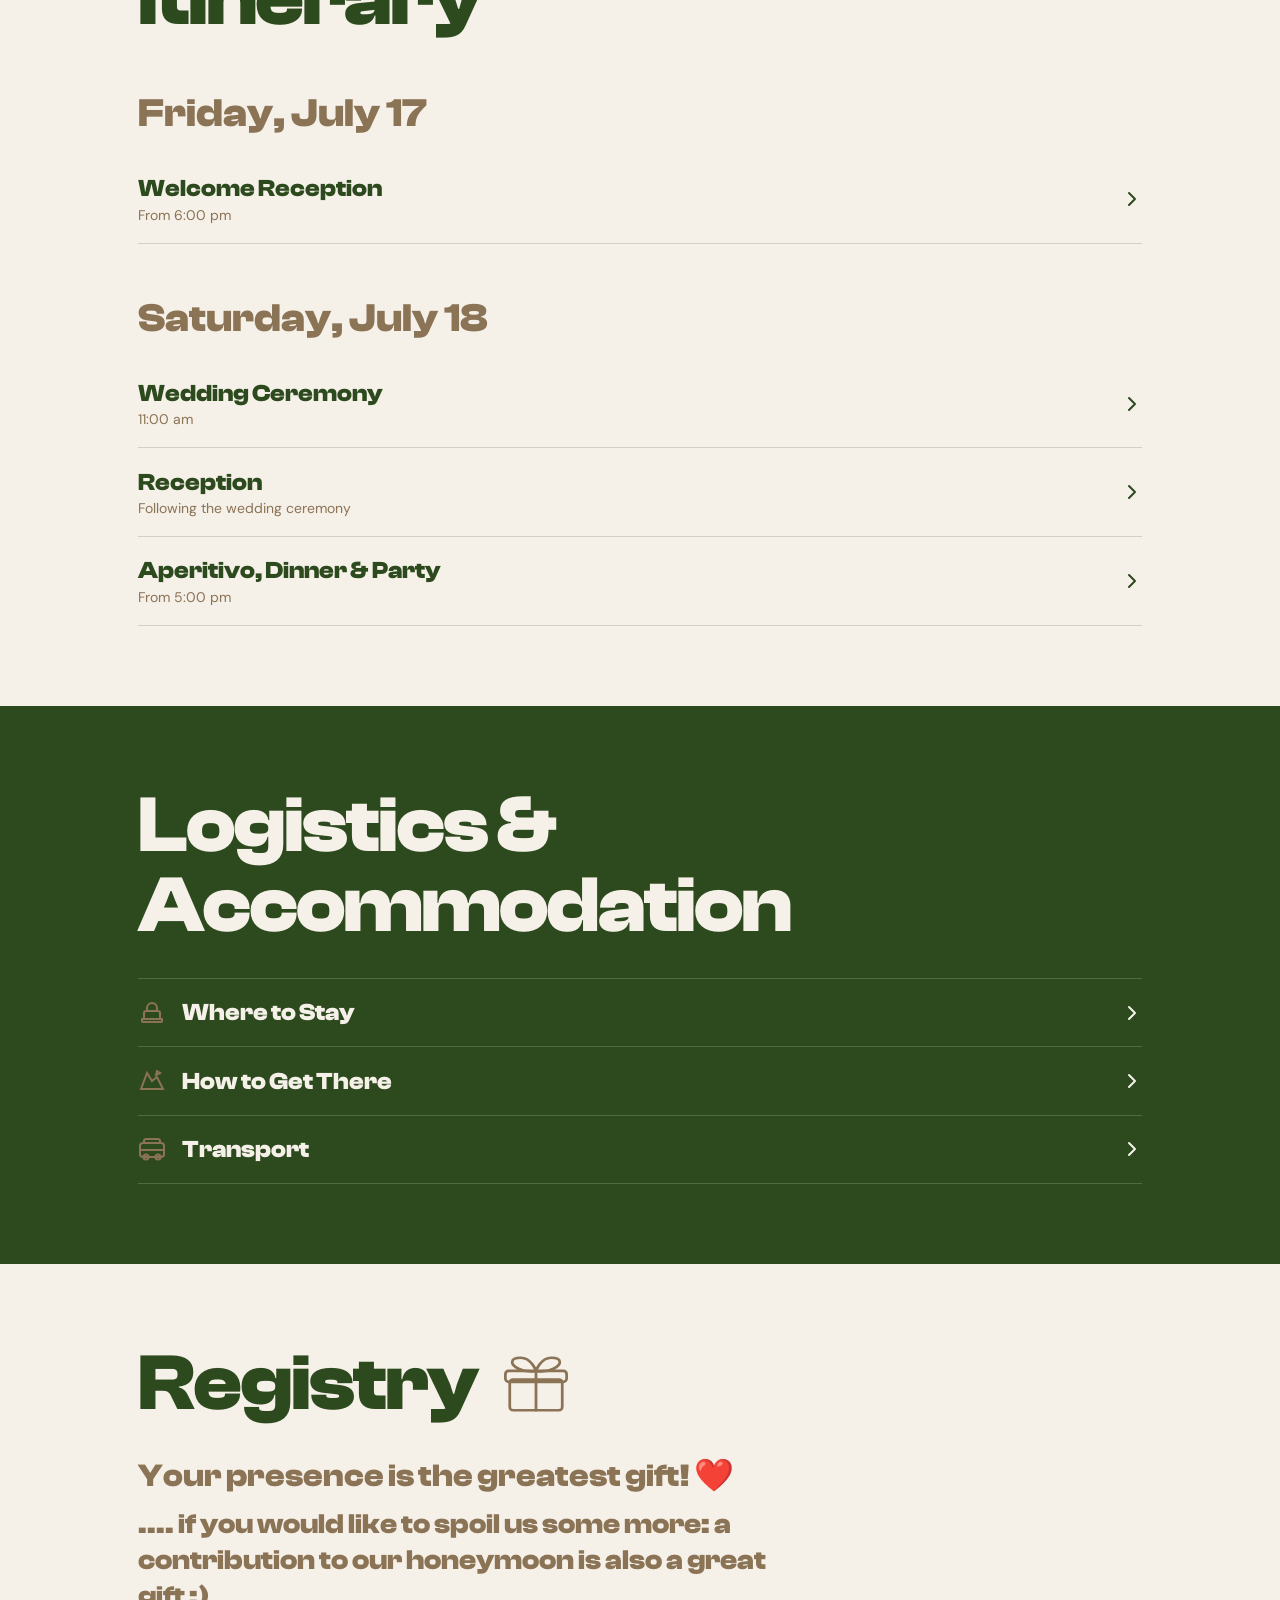
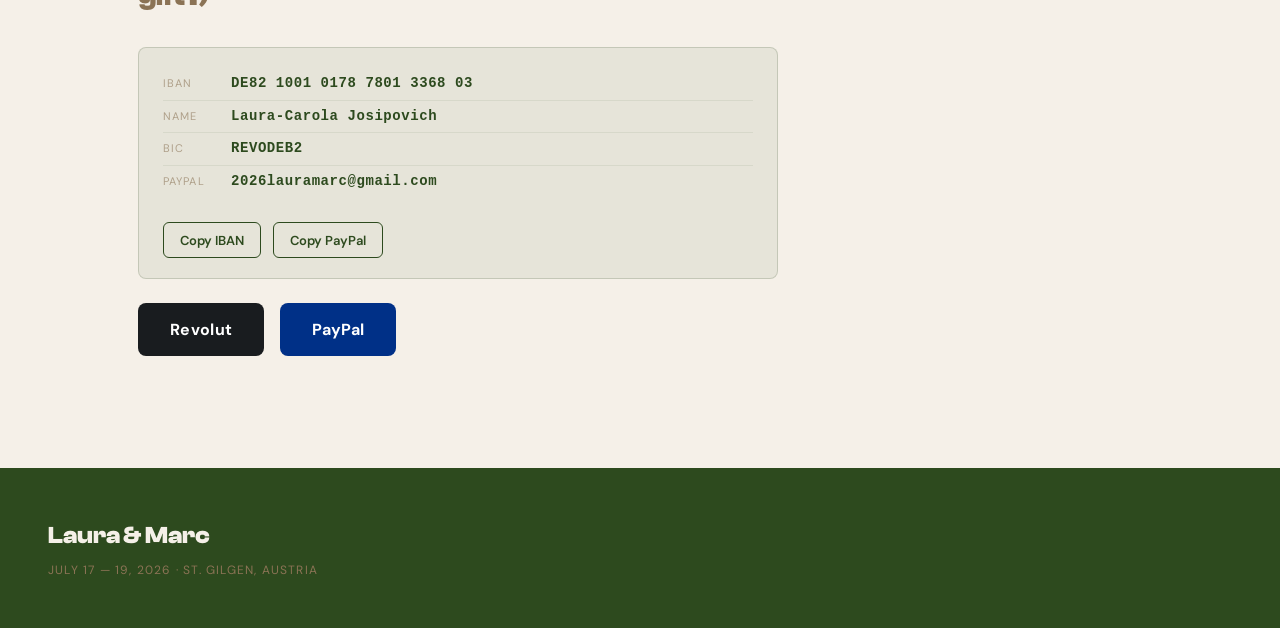
==== commit 6c887d93: "fix: update IBAN to Laura-Carola Josipovich Revolut account Co-Authored-By: Claude Sonnet 4.6 <norep" ====
--- a/index.html
+++ b/index.html
@@ -843,11 +843,11 @@
       <div class="iban-box">
         <div class="iban-row">
           <span class="iban-lbl">IBAN</span>
-          <span class="iban-val" id="ibanValue">DE85 1001 0178 1710 1425 97</span>
+          <span class="iban-val" id="ibanValue">DE82 1001 0178 7801 3368 03</span>
         </div>
         <div class="iban-row">
           <span class="iban-lbl">Name</span>
-          <span class="iban-val">Marc Georg Schuhbauer</span>
+          <span class="iban-val">Laura-Carola Josipovich</span>
         </div>
         <div class="iban-row">
           <span class="iban-lbl">BIC</span>
@@ -1340,7 +1340,7 @@
     document.body.removeChild(el); done();
   });
 }
-function copyIBAN()   { copyText('DE85100101781710142597',  'copyIban',   'reg.copied',       'reg.copy'); }
+function copyIBAN()   { copyText('DE82100101787801336803',  'copyIban',   'reg.copied',       'reg.copy'); }
 function copyPayPal() { copyText('2026lauramarc@gmail.com', 'copyPaypal', 'reg.copiedPaypal', 'reg.copyPaypal'); }
 
 // Apply lang on load
